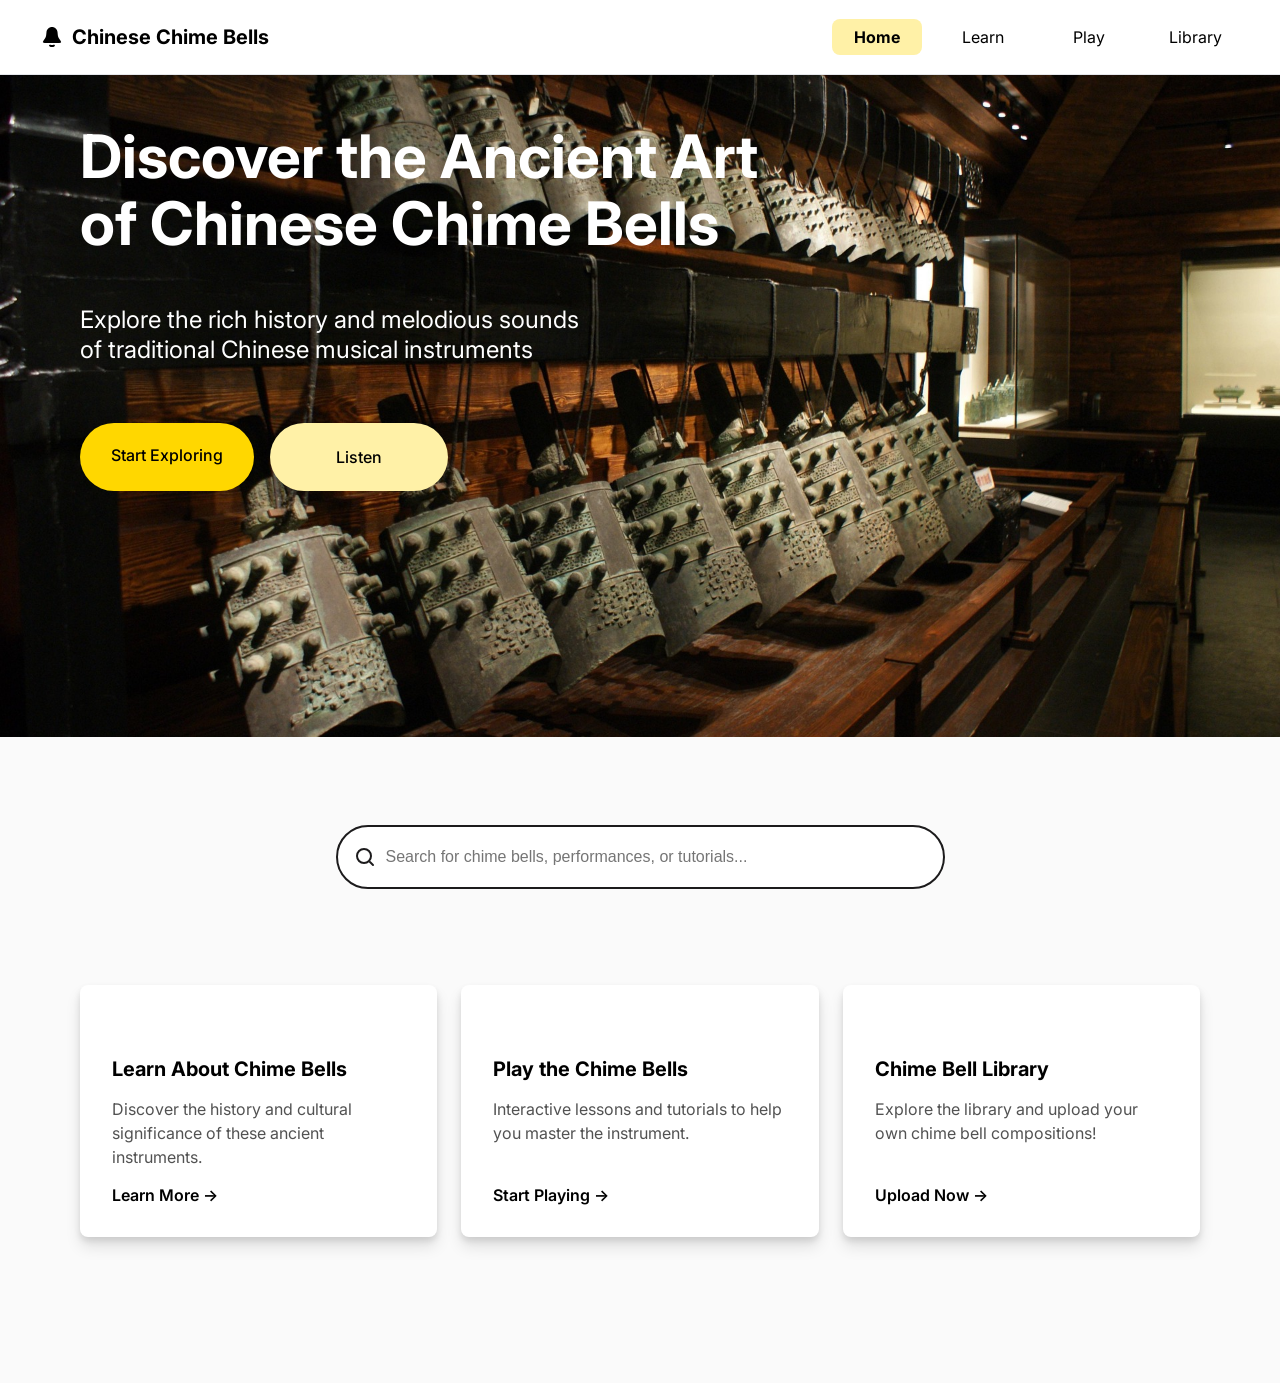
==== index.html @ 47a15cea "Mar 25 update" ====
<!doctype html>
<html lang="en">
  <head>
    <meta charset="UTF-8" />
    <meta name="viewport" content="width=device-width, initial-scale=1.0" />
  
    <!-- Page title -->
    <title>Chinese Chime Bells</title>
    <link rel="stylesheet" href="index.css" />
    <script src="index.js"></script>
    <!-- Typography -->
    <link
      href="https://fonts.googleapis.com/css2?family=Inter:wght@400;500;600;700&display=swap"
      rel="stylesheet"
    />
  </head>
  <body>
    <div class="wrapper">
      <!-- Top navigation bar -->
      <!-- Header section: logo and navigation -->
      <header>
        <div class="logo">
          <!-- Website SVG logo -->
          <svg xmlns="http://www.w3.org/2000/svg" width="24" height="24" viewBox="0 0 24 24" fill="none">
            <path d="M6.50248 6.97519C6.78492 4.15083 9.16156 2 12 2C14.8384 2 17.2151 4.15083 17.4975 6.97519L17.7841 9.84133C17.8016 10.0156 17.8103 10.1028 17.8207 10.1885C17.9649 11.3717 18.3717 12.5077 19.0113 13.5135C19.0576 13.5865 19.1062 13.6593 19.2034 13.8051L20.0645 15.0968C20.8508 16.2763 21.244 16.866 21.0715 17.3412C21.0388 17.4311 20.9935 17.5158 20.9368 17.5928C20.6371 18 19.9283 18 18.5108 18H5.48923C4.07168 18 3.36291 18 3.06318 17.5928C3.00651 17.5158 2.96117 17.4311 2.92854 17.3412C2.75601 16.866 3.14916 16.2763 3.93548 15.0968L4.79661 13.8051C4.89378 13.6593 4.94236 13.5865 4.98873 13.5135C5.62832 12.5077 6.03508 11.3717 6.17927 10.1885C6.18972 10.1028 6.19844 10.0156 6.21587 9.84133L6.50248 6.97519Z" fill="black"/>
            <path d="M10.0681 20.6294C10.1821 20.7357 10.4332 20.8297 10.7825 20.8967C11.1318 20.9637 11.5597 21 12 21C12.4403 21 12.8682 20.9637 13.2175 20.8967C13.5668 20.8297 13.8179 20.7357 13.9319 20.6294" stroke="black" stroke-width="2" stroke-linecap="round"/>
          </svg>
          <!-- Website title -->
          <h1>Chinese Chime Bells</h1>
        </div>
        
        <!-- Navigation menu -->
        <!-- Reference: https://www.w3schools.com/howto/howto_js_topnav_responsive.asp -->
        <nav class="topnav" id="myTopnav">
          <ul>
            <li><a href="index.html" class="active">Home</a></li>
            <li><a href="history.html">Learn</a></li>
            <li><a href="play.html">Play</a></li>
            <li><a href="library.html">Library</a></li>
          </ul>
          <!--Responsive Top Navigation/Hamburger Menu -->
          <button class="menu-toggle" id="menuToggle">
            <svg xmlns="http://www.w3.org/2000/svg" viewBox="0 0 24 24" stroke-width="2" stroke="currentColor" fill="none">
              <path stroke="none" d="M0 0h24v24H0z" fill="none"></path>
              <path d="M4 6l16 0"></path>
              <path d="M4 12l16 0"></path>
              <path d="M4 18l16 0"></path>
            </svg>
          </button>
        </nav>
      </header>

      <!-- Hero section, background image, title, and buttons -->
      <section class="hero">
        <div>
          <!-- Background image -->
          <img
            src="images/henan-provincial-museum-934004_1920.jpg"
            alt="Chinese Chime Bells Background"
            class="hero-bg"
          />
          <!-- Hero title -->
          <h2>
            Discover the Ancient Art<br />
            of Chinese Chime Bells
          </h2>
          <!-- Hero description -->
          <p>
            Explore the rich history and melodious sounds<br />
            of traditional Chinese musical instruments
          </p>
          <!-- Call-to-action buttons --> <!-- haven't finished -->
          <div class="buttons">
            <a href="#" class="btn primary">Start Exploring</a>
            <a href="#" class="btn secondary">Listen</a>
      </section>

      <!-- Search section & input field -->
      <section class="search">
        <form>
          <!-- Search icon -->
          <svg xmlns="http://www.w3.org/2000/svg" width="24" height="24" viewBox="0 0 24 24" fill="none">
            <circle cx="11" cy="11" r="7" stroke="#1C1B1C" stroke-width="2"/>
            <path d="M20 20L17 17" stroke="#1C1B1C" stroke-width="2" stroke-linecap="round"/>
          </svg>
          <!-- Search input field -->
          <input
            type="text"
            placeholder="Search for chime bells, performances, or tutorials..."
          />
        </form>
      </section>

      <!-- Main section with feature Feature Cards -->
      <main class="features">
        <!-- Feature Card 1: Learn -->
        <article>
          <span class="icon learn"></span>
          <h3>Learn About Chime Bells</h3>
          <p>
            <span>Discover the history and cultural
            significance of these ancient instruments.</span>
          </p>
          <a href="#">Learn More →</a>
        </article>

        <!-- Feature Card 2: Play -->
        <article>
          <span class="icon play"></span>
          <h3>Play the Chime Bells</h3>
          <p>
            <span>Interactive lessons and tutorials to help you
            master the instrument.</span>
          </p>
          <a href="#">Start Playing →</a>
        </article>

        <!-- Feature Card 3: Library -->
        <article>
          <span class="icon library"></span>
          <h3>Chime Bell Library</h3>
          <p>
            <span>Explore the library and upload your own
                  chime bell compositions!</span>
          </p>
          <a href="#">Upload Now →</a>
        </article>
      </main>
    </div>
    <script src="index.js"></script>
  </body>
</html>
---- index.css ----
/* Global styles - Applied to all pages */
* {
  margin: 0;
  padding: 0;
  box-sizing: border-box;
  scroll-behavior: smooth;
}

body {
  font-family:
    Inter,
    -apple-system,
    Roboto,
    Helvetica,
    sans-serif;
  background-color: #fafafa;
}

/* Main wrapper - Applied to all pages */
.wrapper {
  width: 100%;
  display: flex;
  flex-direction: column;
  min-height: 100vh;
  background-color: #fafafa;
  padding-bottom: 98px;
}

/* Header & Navigation - Applied to all pages */
header {
  height: 75px;
  display: flex;
  align-items: center;
  justify-content: space-between;
  padding: 0 40px;
  border-bottom: 1px solid #E5E7EB;
  background: #FFF;
}

.logo {
  display: flex;
  align-items: center;
  gap: 8px;
}

.logo h1 {
  color: #000;
  font-size: 20px;
  font-weight: 700;
}

/* Navigation styles */
nav.topnav {
  margin-left: auto;
  display: flex;
  align-items: center;
  position: relative;
}

nav.topnav ul {
  display: flex;
  gap: 16px;
  margin: 0;
  padding: 0;
  list-style: none;
}

nav.topnav ul li {
  width: 90px;
}

nav.topnav a {
  display: block;
  width: 100%;
  padding: 8px 0;
  text-align: center;
  border-radius: 8px;
  transition: all 0.3s ease;
  color: #000;
  text-decoration: none;
  white-space: nowrap;
}

nav.topnav a:hover {
  background-color: #ffd700;
}

nav.topnav a.active {
  background-color: #fff1a7;
  font-weight: 700;
}

/* Menu toggle styles */
.menu-toggle {
  display: none;
  background: none;
  border: none;
  cursor: pointer;
  padding: 10px;
}

.menu-toggle svg {
  width: 24px;
  height: 24px;
  stroke: #000000;
  stroke-width: 2;
}

/* ===== HOME PAGE STYLES ===== */
/* Hero section - Home page */
.hero {
  width: 100%;
  color: #fff;
  background-color: #f5f5f5;
  position: relative;
}

.hero > div {
  display: flex;
  flex-direction: column;
  position: relative;
  min-height: 654px;
  width: 100%;
  padding: 48px 80px 246px;
  align-items: flex-start;
}

.hero-bg {
  position: absolute;
  inset: 0;
  height: 100%;
  width: 100%;
  object-fit: cover;
  object-position: center;
}

.hero h2 {
  position: relative;
  font-size: 60px;
  font-weight: 700;
  line-height: 67px;
}

.hero p {
  position: relative;
  font-size: 24px;
  font-weight: 400;
  line-height: 30px;
  margin-top: 48px;
}

.buttons {
  position: relative;
  display: flex;
  margin-top: 58px;
  align-items: stretch;
  gap: 16px;
  font-size: 16px;
  font-weight: 500;
  text-align: center;
}

.btn {
  text-decoration: none;
  display: inline-block;
  border-radius: 50px;
  padding: 22px 31px;
}

.primary {
  background-color: #ffd700;
  color: #000;
}

.secondary {
  background-color: #fff1a7;
  color: #000;
  padding: 24px 66px;
}

.decoration {
  position: relative;
  align-self: center;
  display: flex;
  margin-top: 4px;
  margin-bottom: -49px;
  width: 175px;
  flex-shrink: 0;
  height: 28px;
}

/* Search section - Home page */
.search {
  display: flex;
  margin-top: 40px;
  width: 100%;
  padding: 48px 70px;
  flex-direction: column;
  align-items: center;
  font-size: 16px;
  color: #a1a0a0;
  justify-content: center;
}

.search form {
  border-radius: 50px;
  background-color: #fff;
  border: 2px solid #1c1b1c;
  display: flex;
  width: 609px;
  max-width: 100%;
  padding: 18px 15px;
  align-items: center;
  gap: 9px;
}

.search input {
  flex: 1;
  font-size: 16px;
  color: #a1a0a0;
  border: none;
  background-color: transparent;
  outline: none;
}

/* Features section - Home page */
.features {
  display: flex;
  width: 100%;
  padding: 48px 80px;
  flex-direction: row;
  justify-content: center;
  flex-wrap: wrap;
  gap: 24px;
}

.features article {
  border-radius: 8px;
  background-color: #fff;
  box-shadow: 0px 4px 6px rgba(0, 0, 0, 0.1), 0px 10px 15px rgba(0, 0, 0, 0.1);
  display: flex;
  flex: 1;
  min-width: 300px;
  padding: 32px;
  flex-direction: column;
  align-items: flex-start;
  gap: 16px;
}

.icon, .learn, .play, .library {
  width: 24px;
  height: 24px;
  background-position: center;
  background-repeat: no-repeat;
}

.features h3 {
  color: #000;
  font-size: 20px;
  font-weight: 700;
}

.features p {
  color: #525252;
  font-size: 16px;
  font-weight: 400;
  line-height: 24px;
  display: flex;
  flex-direction: column;
}

.features a {
  color: #000;
  font-size: 16px;
  font-weight: 600;
  text-decoration: none;
  margin-top: auto;
}

/* ===== HISTORY/LEARN PAGE STYLES ===== */
/* Content section - History/Learn page */
.content-section {
  display: flex;
  flex-direction: column;
  align-items: center;
  background-color: #fafafa;
  padding: 40px 207px;
  gap: 28px;
}

/* Card styles - History/Learn page */
.content-card {
  display: flex;
  flex-direction: column;
  width: 100%;
  max-width: 1027px;
  padding: 25px;
  gap: 16px;
  border-radius: 8px;
  border-width: 1px;
  border-color: #e5e5e5;
  background-color: #fff;
}

.card-title {
  color: #000;
  font-size: 20px;
  font-weight: 700;
}

.card-image {
  width: 100%;
  height: 192px;
  border-radius: 8px;
  object-fit: cover;
}

.card-description {
  color: #525252;
  font-size: 16px;
  font-weight: 400;
}

/* ===== PLAY PAGE STYLES ===== */
/* Main content - Play page */
.main-content {
  padding: 30px 100px;
}

/* Tab navigation - Play page */
.tab-navigation {
  display: flex;
  gap: 18px;
  margin-bottom: 31px;
}

.tab-button {
  box-sizing: border-box;
  display: flex;
  width: 170.141px;
  padding: 15px 56.141px 16px 56px;
  justify-content: center;
  align-items: center;
  border-radius: 50px;
  font-size: 16px;
  cursor: pointer;
  border: none;
  font-family: "Inter", sans-serif;
  background-color: #fff1a7;
  white-space: nowrap;
  overflow: hidden;
  text-overflow: ellipsis;
}

.tab-button.active {
  background-color: #ffd700;
}

/* Player section - Play page */
.player-section {
  border-radius: 12px;
  padding: 109px 242px;
  box-shadow:
    0 4px 6px rgba(0, 0, 0, 0.1),
    0 10px 15px rgba(0, 0, 0, 0.1);
  margin-bottom: 32px;
  background-color: #fff;
}

/* Bells container - Play page */
.bells-container {
  display: grid;
  grid-template-columns: repeat(5, 1fr);
  /* repeat()
  Reference: https://developer.mozilla.org/en-US/docs/Web/CSS/repeat */
  /* grid-template-column 
  Reference: https://developer.mozilla.org/en-US/docs/Web/CSS/grid-template-columns*/
  gap: 24px;
  justify-items: center;
}

.bell-wrapper {
  position: relative;
  width: 132px;
  height: 132px;
  display: flex;
  justify-content: center;
  align-items: center;
}

.bell-image {
  width: 100%;
  height: 100%;
  border-radius: 50%;
  object-fit: cover; /* reference: https://developer.mozilla.org/en-US/docs/Web/CSS/object-fit*/
  object-position: center -42px;
}

.bell-note {
  position: absolute;
  color: #ffd700;
  font-size: 20px;
  font-weight: 700;
}

/* Player controls - Play page */
.player-controls {
  display: flex;
  justify-content: space-between;
  align-items: center;
  margin-top: 135px;
}

.volume-button {
  width: 46px;
  height: 42px;
  border: 1px solid #e5e7eb;
  border-radius: 9999px;
  display: flex;
  justify-content: center;
  align-items: center;
  cursor: pointer;
  background-color: transparent;
}

.action-buttons {
  display: flex;
  gap: 24px;
}

.action-button {
  padding: 11px 24px;
  border: 1px solid #e5e7eb;
  border-radius: 50px;
  font-size: 16px;
  cursor: pointer;
  background-color: transparent;
  font-family: "Inter", sans-serif;
}

/* Tutorial section - Play page */
.tutorial-section {
  border-radius: 12px;
  padding: 52px 57px;
  box-shadow:
    0 4px 6px rgba(0, 0, 0, 0.1),
    0 10px 15px rgba(0, 0, 0, 0.1);
  background-color: #fff;
}

.tutorial-title {
  font-size: 18px;
  font-weight: 700;
  color: #000;
  margin-bottom: 48px;
}

.tutorial-content {
  color: #525252;
  font-size: 16px;
  line-height: 1.6;
}

.tutorial-content p {
  margin-bottom: 24px;
}

.tutorial-content p:last-child {
  margin-bottom: 0;
}

/* ===== LIBRARY PAGE STYLES ===== */
/* Base styles for library page containers */
.search-container,
.music-grid {
  width: 100%;
  max-width: 1200px;
  margin: 0 auto;
  padding: 20px;
  box-sizing: border-box;
}

/* Music grid layout */
.music-grid {
  display: grid;
  grid-template-columns: repeat(2, 1fr);
  gap: 32px;
}

/* Search section - Library page */
.search-container {
  display: flex;
  align-items: center;
  gap: 20px;
  background-color: #fff;
  border-radius: 50px;
  box-shadow: 0px 1px 2px 0px rgba(0, 0, 0, 0.05);
  min-width: 0;
  flex-wrap: nowrap;
  width: 100%;
  box-sizing: border-box;
}

.search-input-wrapper {
  flex: 1 1 auto;
  display: flex;
  align-items: center;
  gap: 16px;
  padding: 10px 16px;
  background-color: #fff;
  border-radius: 50px;
  min-width: 0;
}

.search-input-wrapper input {
  flex: 1;
  border: none;
  outline: none;
  font-size: 16px;
  color: #525252;
  background: transparent;
}

/* Search buttons styles */
.search-button,
.upload-button {
  padding: 11px 24px;
  font-size: 16px;
  border-radius: 50px;
  cursor: pointer;
  white-space: nowrap;
}

.search-button {
  background-color: #171717;
  color: #fff;
  border: none;
}

.upload-button {
  border: 1px solid #d4d4d4;
  color: #000;
  background-color: transparent;
}

/* Music card styles */
.music-card {
  display: flex;
  flex-direction: column;
}

.music-image {
  width: 100%;
  height: 315px;
  border-radius: 8px;
  object-fit: cover;
}

.music-title {
  margin-top: 18px;
  font-size: 16px;
  font-weight: 700;
  color: #000;
}

.music-duration {
  margin-top: 11px;
  font-size: 14px;
  color: #525252;
}

/* Player controls in music card - Library page */
.music-card .player-controls {
  display: flex;
  align-items: center;
  gap: 8px;
  margin-top: 10px;
}

.play-button {
  display: inline-flex;
  height: 28px;
  padding: 4px 7px 4px 9px;
  justify-content: center;
  align-items: center;
  border-radius: 9999px;
  background: #E5E5E5;
  border: none;
}

.play-button svg {
  width: 12px;
  height: 16px;
}

.play-button svg path:first-child {
  fill: rgba(0, 0, 0, 0.00);
}

/* Progress bar styles */
.progress-bar {
  flex: 1;
  height: 8px;
  background-color: #e5e5e5;
  border-radius: 9999px;
  position: relative;
}

.progress-fill {
  width: 148px;
  height: 100%;
  background-color: #404040;
  border-radius: 9999px;
}

.time-display {
  font-size: 14px;
  color: #525252;
}

/* ===== RESPONSIVE STYLES ===== */

/* ===== SHARED/GLOBAL STYLES (All Pages) ===== */
@media screen and (max-width: 850px) {
  /* Header - All pages */
  header {
    padding: 0 20px;
  }

  /* Navigation menu - All pages */
  .menu-toggle {
    display: block;
    margin-left: auto;
    z-index: 101;
  }

  /* Mobile navigation dropdown - All pages */
  nav.topnav ul {
    display: none;
    position: absolute;
    width: 108px;
    right: 0;
    top: 100%;
    padding: 8px;
    margin: 0;
    background: white;
    border-radius: 12px;
    box-shadow: 0 2px 8px rgba(0,0,0,0.08);
    z-index: 100;
  }

  /* Mobile navigation when active - All pages */
  nav.topnav.responsive ul {
    display: flex;
    flex-direction: column;
    gap: 2px;
  }

  nav.topnav.responsive a {
    text-align: left;
    padding: 10px 14px;
  }
}

/* ===== HOME PAGE STYLES ===== */
@media screen and (max-width: 850px) {
  /* Content section spacing */
  .search,
  .content-section,
  .main-content,
  .features {
    padding: 40px 20px;
  }

  /* Features layout - Home page */
  .features {
    flex-direction: column;
  }
}

/* ===== LIBRARY PAGE STYLES ===== */
/* Desktop view */
@media screen and (min-width: 851px) {
  .search-container,
  .music-grid {
    max-width: 1200px;
  }
}

/* Mobile view */
@media screen and (max-width: 850px) {
  .search-container,
  .music-grid {
    max-width: 100%;  
  }

  .music-grid {
    grid-template-columns: 1fr;
  }
}

/* ===== PLAY PAGE STYLES ===== */
@media screen and (max-width: 850px) {
  /* Bells grid layout */
  .bells-container {
    grid-template-columns: repeat(3, 1fr);
  }
}

/* ===== SMALL MOBILE SCREENS (All Pages) ===== */
@media (max-width: 640px) {
  /* Content sections spacing */
  .content-section,
  .main-content,
  .player-section,
  .tutorial-section,
  .features {
    padding: 20px;
  }

  /* Play page bells grid for small screens */
  .bells-container {
    grid-template-columns: repeat(2, 1fr);
  }
}
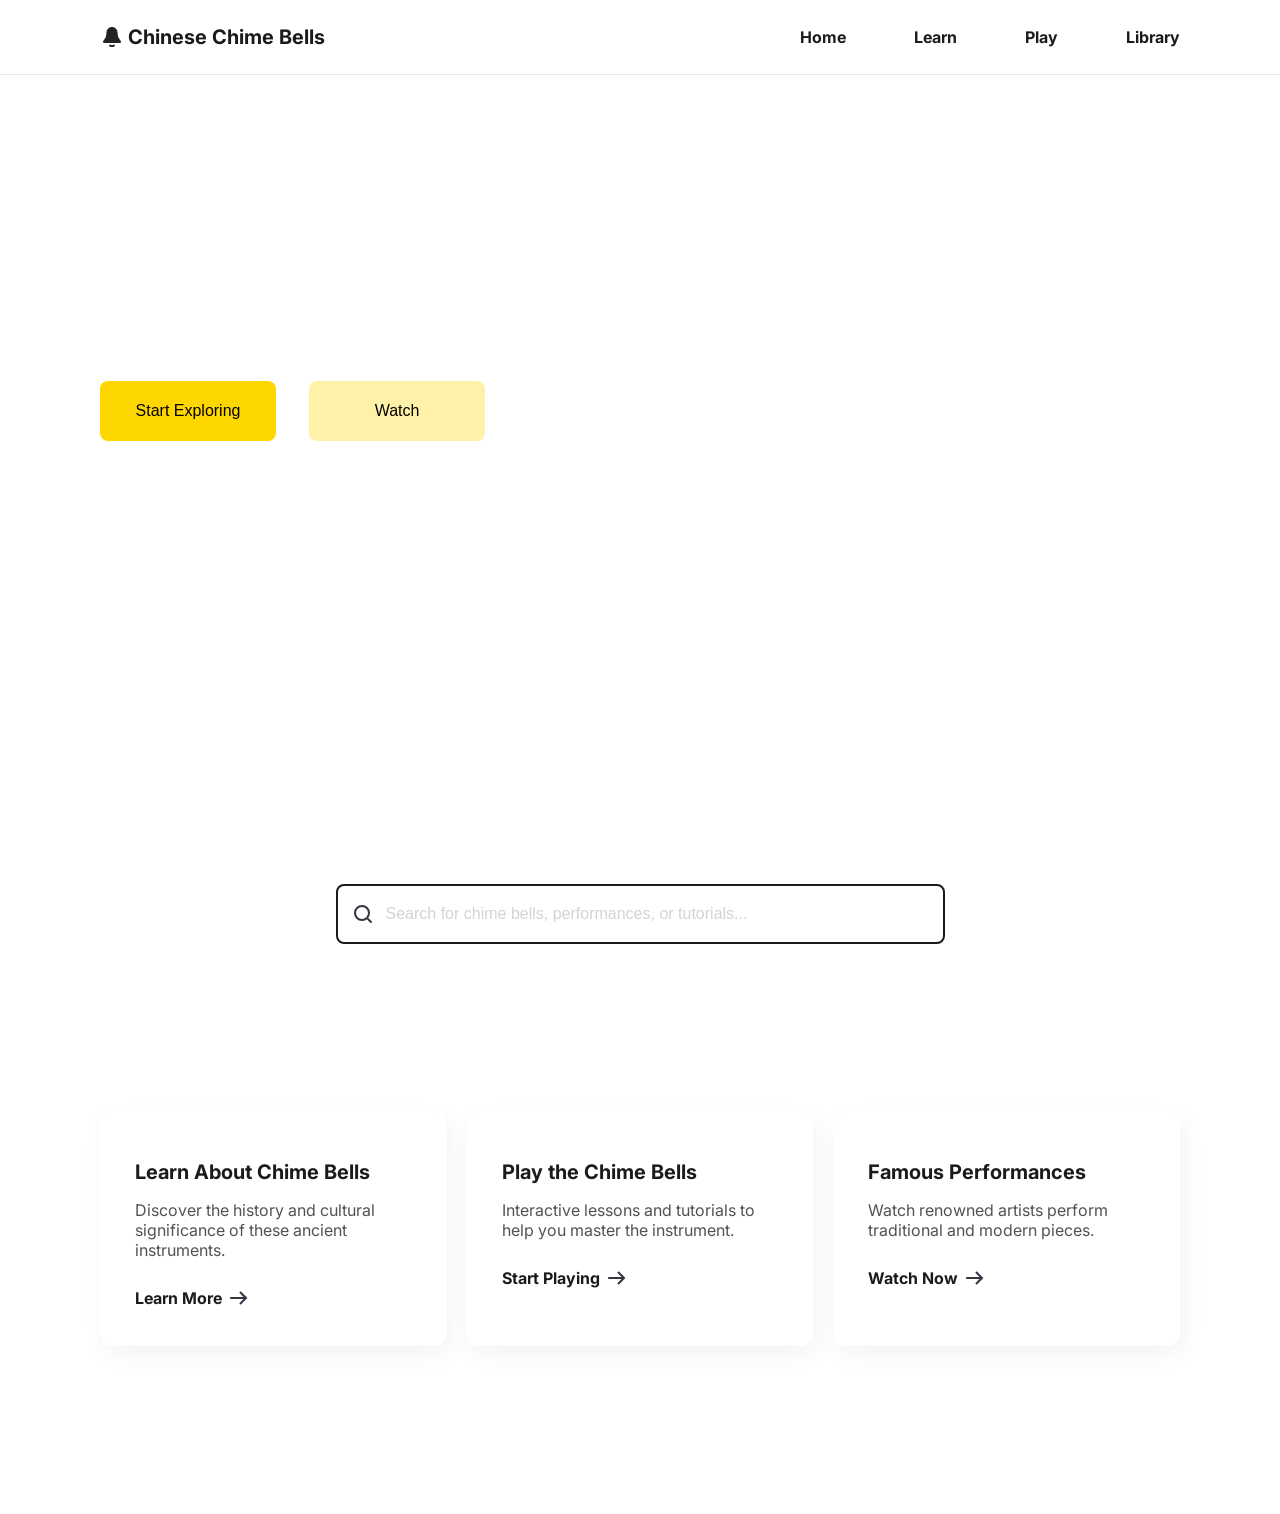
==== commit 7aab09b4: "Change" ====
--- a/index.html
+++ b/index.html
@@ -1,132 +1,91 @@
-<!doctype html>
+<!DOCTYPE html>
 <html lang="en">
-  <head>
-    <meta charset="UTF-8" />
-    <meta name="viewport" content="width=device-width, initial-scale=1.0" />
-  
-    <!-- Page title -->
-    <title>Chinese Chime Bells</title>
-    <link rel="stylesheet" href="index.css" />
-    <script src="index.js"></script>
-    <!-- Typography -->
-    <link
-      href="https://fonts.googleapis.com/css2?family=Inter:wght@400;500;600;700&display=swap"
-      rel="stylesheet"
-    />
-  </head>
-  <body>
-    <div class="wrapper">
-      <!-- Top navigation bar -->
-      <!-- Header section: logo and navigation -->
-      <header>
-        <div class="logo">
-          <!-- Website SVG logo -->
-          <svg xmlns="http://www.w3.org/2000/svg" width="24" height="24" viewBox="0 0 24 24" fill="none">
-            <path d="M6.50248 6.97519C6.78492 4.15083 9.16156 2 12 2C14.8384 2 17.2151 4.15083 17.4975 6.97519L17.7841 9.84133C17.8016 10.0156 17.8103 10.1028 17.8207 10.1885C17.9649 11.3717 18.3717 12.5077 19.0113 13.5135C19.0576 13.5865 19.1062 13.6593 19.2034 13.8051L20.0645 15.0968C20.8508 16.2763 21.244 16.866 21.0715 17.3412C21.0388 17.4311 20.9935 17.5158 20.9368 17.5928C20.6371 18 19.9283 18 18.5108 18H5.48923C4.07168 18 3.36291 18 3.06318 17.5928C3.00651 17.5158 2.96117 17.4311 2.92854 17.3412C2.75601 16.866 3.14916 16.2763 3.93548 15.0968L4.79661 13.8051C4.89378 13.6593 4.94236 13.5865 4.98873 13.5135C5.62832 12.5077 6.03508 11.3717 6.17927 10.1885C6.18972 10.1028 6.19844 10.0156 6.21587 9.84133L6.50248 6.97519Z" fill="black"/>
-            <path d="M10.0681 20.6294C10.1821 20.7357 10.4332 20.8297 10.7825 20.8967C11.1318 20.9637 11.5597 21 12 21C12.4403 21 12.8682 20.9637 13.2175 20.8967C13.5668 20.8297 13.8179 20.7357 13.9319 20.6294" stroke="black" stroke-width="2" stroke-linecap="round"/>
-          </svg>
-          <!-- Website title -->
-          <h1>Chinese Chime Bells</h1>
+<head>
+  <meta charset="UTF-8">
+  <meta name="viewport" content="width=device-width, initial-scale=1.0">
+  <title>Chinese Chime Bells</title>
+  <link rel="stylesheet" href="index.css">
+  <link href="https://fonts.googleapis.com/css2?family=Inter:wght@400;500;700&display=swap" rel="stylesheet">
+</head>
+<body>
+  <div class="app">
+    <header class="header">
+      <div class="logo-container">
+        <svg class="logo" width="24" height="24" viewBox="0 0 24 24" fill="none" xmlns="http://www.w3.org/2000/svg">
+          <path d="M6.50248 6.97519C6.78492 4.15083 9.16156 2 12 2C14.8384 2 17.2151 4.15083 17.4975 6.97519L17.7841 9.84133C17.8016 10.0156 17.8103 10.1028 17.8207 10.1885C17.9649 11.3717 18.3717 12.5077 19.0113 13.5135C19.0576 13.5865 19.1062 13.6593 19.2034 13.8051L20.0645 15.0968C20.8508 16.2763 21.244 16.866 21.0715 17.3412C21.0388 17.4311 20.9935 17.5158 20.9368 17.5928C20.6371 18 19.9283 18 18.5108 18H5.48923C4.07168 18 3.36291 18 3.06318 17.5928C3.00651 17.5158 2.96117 17.4311 2.92854 17.3412C2.75601 16.866 3.14916 16.2763 3.93548 15.0968L4.79661 13.8051C4.89378 13.6593 4.94236 13.5865 4.98873 13.5135C5.62832 12.5077 6.03508 11.3717 6.17927 10.1885C6.18972 10.1028 6.19844 10.0156 6.21587 9.84133L6.50248 6.97519Z" fill="#222222"></path>
+          <path d="M10.0681 20.6294C10.1821 20.7357 10.4332 20.8297 10.7825 20.8967C11.1318 20.9637 11.5597 21 12 21C12.4403 21 12.8682 20.9637 13.2175 20.8967C13.5668 20.8297 13.8179 20.7357 13.9319 20.6294" stroke="#222222" stroke-width="2" stroke-linecap="round"></path>
+        </svg>
+      </div>
+      <h1 class="logo-text">Chinese Chime Bells</h1>
+      <nav class="nav-links">
+        <a href="#" class="nav-item">Home</a>
+        <a href="#" class="nav-item">Learn</a>
+        <a href="#" class="nav-item">Play</a>
+        <a href="#" class="nav-item">Library</a>
+      </nav>
+    </header>
+
+    <section class="hero-section">
+      <div class="hero-content">
+        <h2 class="hero-title">Discover the Ancient Art of Chinese Chime Bells</h2>
+        <p class="hero-subtitle">Explore the rich history and melodious sounds of traditional Chinese musical instruments</p>
+        <div class="hero-buttons">
+          <button class="start-button">Start Exploring</button>
+          <button class="watch-button">Watch</button>
         </div>
-        
-        <!-- Navigation menu -->
-        <!-- Reference: https://www.w3schools.com/howto/howto_js_topnav_responsive.asp -->
-        <nav class="topnav" id="myTopnav">
-          <ul>
-            <li><a href="index.html" class="active">Home</a></li>
-            <li><a href="history.html">Learn</a></li>
-            <li><a href="play.html">Play</a></li>
-            <li><a href="library.html">Library</a></li>
-          </ul>
-          <!--Responsive Top Navigation/Hamburger Menu -->
-          <button class="menu-toggle" id="menuToggle">
-            <svg xmlns="http://www.w3.org/2000/svg" viewBox="0 0 24 24" stroke-width="2" stroke="currentColor" fill="none">
-              <path stroke="none" d="M0 0h24v24H0z" fill="none"></path>
-              <path d="M4 6l16 0"></path>
-              <path d="M4 12l16 0"></path>
-              <path d="M4 18l16 0"></path>
+      </div>
+    </section>
+
+    <section class="search-section">
+      <div class="search-container">
+        <svg class="search-icon" width="24" height="24" viewBox="0 0 24 24" fill="none" xmlns="http://www.w3.org/2000/svg">
+          <circle cx="11" cy="11" r="7" stroke="#33363F" stroke-width="2"></circle>
+          <path d="M20 20L17 17" stroke="#33363F" stroke-width="2" stroke-linecap="round"></path>
+        </svg>
+        <input type="text" placeholder="Search for chime bells, performances, or tutorials..." class="search-input">
+      </div>
+    </section>
+
+    <section class="features-section">
+      <article class="feature-card">
+        <div class="feature-content">
+          <h3 class="feature-title">Learn About Chime Bells</h3>
+          <p class="feature-description">Discover the history and cultural significance of these ancient instruments.</p>
+          <a href="#" class="feature-link">
+            <span>Learn More</span>
+            <svg class="arrow-icon" width="24" height="24" viewBox="0 0 24 24" fill="none" xmlns="http://www.w3.org/2000/svg">
+              <path d="M20 12L20.7071 11.2929L21.4142 12L20.7071 12.7071L20 12ZM5 13C4.44771 13 4 12.5523 4 12C4 11.4477 4.44771 11 5 11V13ZM14.7071 5.29289L20.7071 11.2929L19.2929 12.7071L13.2929 6.70711L14.7071 5.29289ZM20.7071 12.7071L14.7071 18.7071L13.2929 17.2929L19.2929 11.2929L20.7071 12.7071ZM20 13H5V11H20V13Z" fill="#33363F"></path>
             </svg>
-          </button>
-        </nav>
-      </header>
+          </a>
+        </div>
+      </article>
 
-      <!-- Hero section, background image, title, and buttons -->
-      <section class="hero">
-        <div>
-          <!-- Background image -->
-          <img
-            src="images/henan-provincial-museum-934004_1920.jpg"
-            alt="Chinese Chime Bells Background"
-            class="hero-bg"
-          />
-          <!-- Hero title -->
-          <h2>
-            Discover the Ancient Art<br />
-            of Chinese Chime Bells
-          </h2>
-          <!-- Hero description -->
-          <p>
-            Explore the rich history and melodious sounds<br />
-            of traditional Chinese musical instruments
-          </p>
-          <!-- Call-to-action buttons --> <!-- haven't finished -->
-          <div class="buttons">
-            <a href="#" class="btn primary">Start Exploring</a>
-            <a href="#" class="btn secondary">Listen</a>
-      </section>
+      <article class="feature-card">
+        <div class="feature-content">
+          <h3 class="feature-title">Play the Chime Bells</h3>
+          <p class="feature-description">Interactive lessons and tutorials to help you master the instrument.</p>
+          <a href="#" class="feature-link">
+            <span>Start Playing</span>
+            <svg class="arrow-icon" width="24" height="24" viewBox="0 0 24 24" fill="none" xmlns="http://www.w3.org/2000/svg">
+              <path d="M20 12L20.7071 11.2929L21.4142 12L20.7071 12.7071L20 12ZM5 13C4.44771 13 4 12.5523 4 12C4 11.4477 4.44771 11 5 11V13ZM14.7071 5.29289L20.7071 11.2929L19.2929 12.7071L13.2929 6.70711L14.7071 5.29289ZM20.7071 12.7071L14.7071 18.7071L13.2929 17.2929L19.2929 11.2929L20.7071 12.7071ZM20 13H5V11H20V13Z" fill="#33363F"></path>
+            </svg>
+          </a>
+        </div>
+      </article>
 
-      <!-- Search section & input field -->
-      <section class="search">
-        <form>
-          <!-- Search icon -->
-          <svg xmlns="http://www.w3.org/2000/svg" width="24" height="24" viewBox="0 0 24 24" fill="none">
-            <circle cx="11" cy="11" r="7" stroke="#1C1B1C" stroke-width="2"/>
-            <path d="M20 20L17 17" stroke="#1C1B1C" stroke-width="2" stroke-linecap="round"/>
-          </svg>
-          <!-- Search input field -->
-          <input
-            type="text"
-            placeholder="Search for chime bells, performances, or tutorials..."
-          />
-        </form>
-      </section>
-
-      <!-- Main section with feature Feature Cards -->
-      <main class="features">
-        <!-- Feature Card 1: Learn -->
-        <article>
-          <span class="icon learn"></span>
-          <h3>Learn About Chime Bells</h3>
-          <p>
-            <span>Discover the history and cultural
-            significance of these ancient instruments.</span>
-          </p>
-          <a href="#">Learn More →</a>
-        </article>
-
-        <!-- Feature Card 2: Play -->
-        <article>
-          <span class="icon play"></span>
-          <h3>Play the Chime Bells</h3>
-          <p>
-            <span>Interactive lessons and tutorials to help you
-            master the instrument.</span>
-          </p>
-          <a href="#">Start Playing →</a>
-        </article>
-
-        <!-- Feature Card 3: Library -->
-        <article>
-          <span class="icon library"></span>
-          <h3>Chime Bell Library</h3>
-          <p>
-            <span>Explore the library and upload your own
-                  chime bell compositions!</span>
-          </p>
-          <a href="#">Upload Now →</a>
-        </article>
-      </main>
-    </div>
-    <script src="index.js"></script>
-  </body>
+      <article class="feature-card">
+        <div class="feature-content">
+          <h3 class="feature-title">Famous Performances</h3>
+          <p class="feature-description">Watch renowned artists perform traditional and modern pieces.</p>
+          <a href="#" class="feature-link">
+            <span>Watch Now</span>
+            <svg class="arrow-icon" width="24" height="24" viewBox="0 0 24 24" fill="none" xmlns="http://www.w3.org/2000/svg">
+              <path d="M20 12L20.7071 11.2929L21.4142 12L20.7071 12.7071L20 12ZM5 13C4.44771 13 4 12.5523 4 12C4 11.4477 4.44771 11 5 11V13ZM14.7071 5.29289L20.7071 11.2929L19.2929 12.7071L13.2929 6.70711L14.7071 5.29289ZM20.7071 12.7071L14.7071 18.7071L13.2929 17.2929L19.2929 11.2929L20.7071 12.7071ZM20 13H5V11H20V13Z" fill="#33363F"></path>
+            </svg>
+          </a>
+        </div>
+      </article>
+    </section>
+  </div>
+</body>
 </html>
--- a/index.css
+++ b/index.css
@@ -1,729 +1,239 @@
-/* Global styles - Applied to all pages */
+/* Base styles */
 * {
   margin: 0;
   padding: 0;
   box-sizing: border-box;
-  scroll-behavior: smooth;
-}
-
-body {
-  font-family:
-    Inter,
-    -apple-system,
-    Roboto,
-    Helvetica,
-    sans-serif;
-  background-color: #fafafa;
-}
-
-/* Main wrapper - Applied to all pages */
-.wrapper {
-  width: 100%;
-  display: flex;
-  flex-direction: column;
-  min-height: 100vh;
-  background-color: #fafafa;
-  padding-bottom: 98px;
-}
-
-/* Header & Navigation - Applied to all pages */
-header {
+}
+
+.app {
+  font-family: "Inter", sans-serif;
+}
+
+/* Header styles */
+.header {
+  display: flex;
+  align-items: center;
+  padding: 0 100px;
   height: 75px;
-  display: flex;
-  align-items: center;
-  justify-content: space-between;
-  padding: 0 40px;
-  border-bottom: 1px solid #E5E7EB;
-  background: #FFF;
+  border-bottom: 1px solid #e5e7eb;
+  background-color: #fff;
+}
+
+.logo-container {
+  display: flex;
+  align-items: center;
 }
 
 .logo {
-  display: flex;
-  align-items: center;
-  gap: 8px;
-}
-
-.logo h1 {
-  color: #000;
-  font-size: 20px;
-  font-weight: 700;
-}
-
-/* Navigation styles */
-nav.topnav {
-  margin-left: auto;
-  display: flex;
-  align-items: center;
-  position: relative;
-}
-
-nav.topnav ul {
-  display: flex;
-  gap: 16px;
-  margin: 0;
-  padding: 0;
-  list-style: none;
-}
-
-nav.topnav ul li {
-  width: 90px;
-}
-
-nav.topnav a {
-  display: block;
-  width: 100%;
-  padding: 8px 0;
-  text-align: center;
-  border-radius: 8px;
-  transition: all 0.3s ease;
-  color: #000;
-  text-decoration: none;
-  white-space: nowrap;
-}
-
-nav.topnav a:hover {
-  background-color: #ffd700;
-}
-
-nav.topnav a.active {
-  background-color: #fff1a7;
-  font-weight: 700;
-}
-
-/* Menu toggle styles */
-.menu-toggle {
-  display: none;
-  background: none;
-  border: none;
-  cursor: pointer;
-  padding: 10px;
-}
-
-.menu-toggle svg {
   width: 24px;
   height: 24px;
-  stroke: #000000;
-  stroke-width: 2;
-}
-
-/* ===== HOME PAGE STYLES ===== */
-/* Hero section - Home page */
-.hero {
+}
+
+.logo-text {
+  font-size: 20px;
+  font-weight: 700;
+  color: #1c1b1c;
+  margin-left: 4px;
+}
+
+.nav-links {
+  display: flex;
+  margin-left: auto;
+  gap: 68px;
+}
+
+.nav-item {
+  font-size: 16px;
+  font-weight: 700;
+  color: #1c1b1c;
+  cursor: pointer;
+  text-decoration: none;
+}
+
+/* Hero section styles */
+.hero-section {
+  height: 654px;
+  background: url("https://cdn.builder.io/api/v1/image/assets/TEMP/1ca8d105334ea5bad2618171f1ff3c920715e789?placeholderIfAbsent=true")
+    center/cover;
+  padding: 48px 100px;
+}
+
+.hero-content {
+  max-width: 782px;
+}
+
+.hero-title {
+  font-size: 60px;
+  font-weight: 700;
+  color: #fff;
+  line-height: 67px;
+  margin-bottom: 18px;
+}
+
+.hero-subtitle {
+  font-size: 24px;
+  color: #fff;
+  line-height: 30px;
+  margin-bottom: 46px;
+  max-width: 526px;
+}
+
+.hero-buttons {
+  display: flex;
+  gap: 33px;
+}
+
+.start-button,
+.watch-button {
+  height: 60px;
+  border-radius: 8px;
+  font-size: 16px;
+  font-weight: 500;
+  cursor: pointer;
+  width: 176px;
+  border: none;
+  display: flex;
+  align-items: center;
+  justify-content: center;
+}
+
+.start-button {
+  color: #000;
+  background-color: #ffd700;
+}
+
+.watch-button {
+  color: #000;
+  background-color: #fff1a7;
+}
+
+/* Search section styles */
+.search-section {
+  display: flex;
+  justify-content: center;
+  margin-top: 155px;
+}
+
+.search-container {
+  position: relative;
+  width: 609px;
+}
+
+.search-icon {
+  position: absolute;
+  left: 15px;
+  top: 50%;
+  transform: translateY(-50%);
+}
+
+.search-input {
   width: 100%;
-  color: #fff;
-  background-color: #f5f5f5;
-  position: relative;
-}
-
-.hero > div {
-  display: flex;
-  flex-direction: column;
-  position: relative;
-  min-height: 654px;
-  width: 100%;
-  padding: 48px 80px 246px;
-  align-items: flex-start;
-}
-
-.hero-bg {
-  position: absolute;
-  inset: 0;
-  height: 100%;
-  width: 100%;
-  object-fit: cover;
-  object-position: center;
-}
-
-.hero h2 {
-  position: relative;
-  font-size: 60px;
-  font-weight: 700;
-  line-height: 67px;
-}
-
-.hero p {
-  position: relative;
-  font-size: 24px;
-  font-weight: 400;
-  line-height: 30px;
-  margin-top: 48px;
-}
-
-.buttons {
-  position: relative;
-  display: flex;
-  margin-top: 58px;
-  align-items: stretch;
-  gap: 16px;
-  font-size: 16px;
-  font-weight: 500;
-  text-align: center;
-}
-
-.btn {
+  height: 60px;
+  border: 2px solid #1c1b1c;
+  border-radius: 8px;
+  padding: 0 48px;
+  font-size: 16px;
+  color: #1c1b1c;
+}
+
+.search-input::placeholder {
+  color: #d3d3d3;
+}
+
+/* Features section styles */
+.features-section {
+  display: flex;
+  gap: 20px;
+  padding: 168px 100px;
+}
+
+.feature-card {
+  width: 400px;
+  height: 234px;
+  border-radius: 12px;
+  box-shadow: 4px 8px 23.4px rgba(28, 27, 28, 0.05);
+  padding: 48px 35px;
+  background-color: #fff;
+}
+
+.feature-title {
+  font-size: 20px;
+  font-weight: 700;
+  color: #1c1b1c;
+  margin-bottom: 16px;
+}
+
+.feature-description {
+  font-size: 16px;
+  color: #525252;
+  margin-bottom: 26px;
+}
+
+.feature-link {
+  display: flex;
+  align-items: center;
+  gap: 4px;
+  font-size: 16px;
+  font-weight: 700;
+  color: #1c1b1c;
+  cursor: pointer;
   text-decoration: none;
-  display: inline-block;
-  border-radius: 50px;
-  padding: 22px 31px;
-}
-
-.primary {
-  background-color: #ffd700;
-  color: #000;
-}
-
-.secondary {
-  background-color: #fff1a7;
-  color: #000;
-  padding: 24px 66px;
-}
-
-.decoration {
-  position: relative;
-  align-self: center;
-  display: flex;
-  margin-top: 4px;
-  margin-bottom: -49px;
-  width: 175px;
-  flex-shrink: 0;
-  height: 28px;
-}
-
-/* Search section - Home page */
-.search {
-  display: flex;
-  margin-top: 40px;
-  width: 100%;
-  padding: 48px 70px;
-  flex-direction: column;
-  align-items: center;
-  font-size: 16px;
-  color: #a1a0a0;
-  justify-content: center;
-}
-
-.search form {
-  border-radius: 50px;
-  background-color: #fff;
-  border: 2px solid #1c1b1c;
-  display: flex;
-  width: 609px;
-  max-width: 100%;
-  padding: 18px 15px;
-  align-items: center;
-  gap: 9px;
-}
-
-.search input {
-  flex: 1;
-  font-size: 16px;
-  color: #a1a0a0;
-  border: none;
-  background-color: transparent;
-  outline: none;
-}
-
-/* Features section - Home page */
-.features {
-  display: flex;
-  width: 100%;
-  padding: 48px 80px;
-  flex-direction: row;
-  justify-content: center;
-  flex-wrap: wrap;
-  gap: 24px;
-}
-
-.features article {
-  border-radius: 8px;
-  background-color: #fff;
-  box-shadow: 0px 4px 6px rgba(0, 0, 0, 0.1), 0px 10px 15px rgba(0, 0, 0, 0.1);
-  display: flex;
-  flex: 1;
-  min-width: 300px;
-  padding: 32px;
-  flex-direction: column;
-  align-items: flex-start;
-  gap: 16px;
-}
-
-.icon, .learn, .play, .library {
+}
+
+.arrow-icon {
   width: 24px;
   height: 24px;
-  background-position: center;
-  background-repeat: no-repeat;
-}
-
-.features h3 {
-  color: #000;
-  font-size: 20px;
-  font-weight: 700;
-}
-
-.features p {
-  color: #525252;
-  font-size: 16px;
-  font-weight: 400;
-  line-height: 24px;
-  display: flex;
-  flex-direction: column;
-}
-
-.features a {
-  color: #000;
-  font-size: 16px;
-  font-weight: 600;
-  text-decoration: none;
-  margin-top: auto;
-}
-
-/* ===== HISTORY/LEARN PAGE STYLES ===== */
-/* Content section - History/Learn page */
-.content-section {
-  display: flex;
-  flex-direction: column;
-  align-items: center;
-  background-color: #fafafa;
-  padding: 40px 207px;
-  gap: 28px;
-}
-
-/* Card styles - History/Learn page */
-.content-card {
-  display: flex;
-  flex-direction: column;
-  width: 100%;
-  max-width: 1027px;
-  padding: 25px;
-  gap: 16px;
-  border-radius: 8px;
-  border-width: 1px;
-  border-color: #e5e5e5;
-  background-color: #fff;
-}
-
-.card-title {
-  color: #000;
-  font-size: 20px;
-  font-weight: 700;
-}
-
-.card-image {
-  width: 100%;
-  height: 192px;
-  border-radius: 8px;
-  object-fit: cover;
-}
-
-.card-description {
-  color: #525252;
-  font-size: 16px;
-  font-weight: 400;
-}
-
-/* ===== PLAY PAGE STYLES ===== */
-/* Main content - Play page */
-.main-content {
-  padding: 30px 100px;
-}
-
-/* Tab navigation - Play page */
-.tab-navigation {
-  display: flex;
-  gap: 18px;
-  margin-bottom: 31px;
-}
-
-.tab-button {
-  box-sizing: border-box;
-  display: flex;
-  width: 170.141px;
-  padding: 15px 56.141px 16px 56px;
-  justify-content: center;
-  align-items: center;
-  border-radius: 50px;
-  font-size: 16px;
-  cursor: pointer;
-  border: none;
-  font-family: "Inter", sans-serif;
-  background-color: #fff1a7;
-  white-space: nowrap;
-  overflow: hidden;
-  text-overflow: ellipsis;
-}
-
-.tab-button.active {
-  background-color: #ffd700;
-}
-
-/* Player section - Play page */
-.player-section {
-  border-radius: 12px;
-  padding: 109px 242px;
-  box-shadow:
-    0 4px 6px rgba(0, 0, 0, 0.1),
-    0 10px 15px rgba(0, 0, 0, 0.1);
-  margin-bottom: 32px;
-  background-color: #fff;
-}
-
-/* Bells container - Play page */
-.bells-container {
-  display: grid;
-  grid-template-columns: repeat(5, 1fr);
-  /* repeat()
-  Reference: https://developer.mozilla.org/en-US/docs/Web/CSS/repeat */
-  /* grid-template-column 
-  Reference: https://developer.mozilla.org/en-US/docs/Web/CSS/grid-template-columns*/
-  gap: 24px;
-  justify-items: center;
-}
-
-.bell-wrapper {
-  position: relative;
-  width: 132px;
-  height: 132px;
-  display: flex;
-  justify-content: center;
-  align-items: center;
-}
-
-.bell-image {
-  width: 100%;
-  height: 100%;
-  border-radius: 50%;
-  object-fit: cover; /* reference: https://developer.mozilla.org/en-US/docs/Web/CSS/object-fit*/
-  object-position: center -42px;
-}
-
-.bell-note {
-  position: absolute;
-  color: #ffd700;
-  font-size: 20px;
-  font-weight: 700;
-}
-
-/* Player controls - Play page */
-.player-controls {
-  display: flex;
-  justify-content: space-between;
-  align-items: center;
-  margin-top: 135px;
-}
-
-.volume-button {
-  width: 46px;
-  height: 42px;
-  border: 1px solid #e5e7eb;
-  border-radius: 9999px;
-  display: flex;
-  justify-content: center;
-  align-items: center;
-  cursor: pointer;
-  background-color: transparent;
-}
-
-.action-buttons {
-  display: flex;
-  gap: 24px;
-}
-
-.action-button {
-  padding: 11px 24px;
-  border: 1px solid #e5e7eb;
-  border-radius: 50px;
-  font-size: 16px;
-  cursor: pointer;
-  background-color: transparent;
-  font-family: "Inter", sans-serif;
-}
-
-/* Tutorial section - Play page */
-.tutorial-section {
-  border-radius: 12px;
-  padding: 52px 57px;
-  box-shadow:
-    0 4px 6px rgba(0, 0, 0, 0.1),
-    0 10px 15px rgba(0, 0, 0, 0.1);
-  background-color: #fff;
-}
-
-.tutorial-title {
-  font-size: 18px;
-  font-weight: 700;
-  color: #000;
-  margin-bottom: 48px;
-}
-
-.tutorial-content {
-  color: #525252;
-  font-size: 16px;
-  line-height: 1.6;
-}
-
-.tutorial-content p {
-  margin-bottom: 24px;
-}
-
-.tutorial-content p:last-child {
-  margin-bottom: 0;
-}
-
-/* ===== LIBRARY PAGE STYLES ===== */
-/* Base styles for library page containers */
-.search-container,
-.music-grid {
-  width: 100%;
-  max-width: 1200px;
-  margin: 0 auto;
-  padding: 20px;
-  box-sizing: border-box;
-}
-
-/* Music grid layout */
-.music-grid {
-  display: grid;
-  grid-template-columns: repeat(2, 1fr);
-  gap: 32px;
-}
-
-/* Search section - Library page */
-.search-container {
-  display: flex;
-  align-items: center;
-  gap: 20px;
-  background-color: #fff;
-  border-radius: 50px;
-  box-shadow: 0px 1px 2px 0px rgba(0, 0, 0, 0.05);
-  min-width: 0;
-  flex-wrap: nowrap;
-  width: 100%;
-  box-sizing: border-box;
-}
-
-.search-input-wrapper {
-  flex: 1 1 auto;
-  display: flex;
-  align-items: center;
-  gap: 16px;
-  padding: 10px 16px;
-  background-color: #fff;
-  border-radius: 50px;
-  min-width: 0;
-}
-
-.search-input-wrapper input {
-  flex: 1;
-  border: none;
-  outline: none;
-  font-size: 16px;
-  color: #525252;
-  background: transparent;
-}
-
-/* Search buttons styles */
-.search-button,
-.upload-button {
-  padding: 11px 24px;
-  font-size: 16px;
-  border-radius: 50px;
-  cursor: pointer;
-  white-space: nowrap;
-}
-
-.search-button {
-  background-color: #171717;
-  color: #fff;
-  border: none;
-}
-
-.upload-button {
-  border: 1px solid #d4d4d4;
-  color: #000;
-  background-color: transparent;
-}
-
-/* Music card styles */
-.music-card {
-  display: flex;
-  flex-direction: column;
-}
-
-.music-image {
-  width: 100%;
-  height: 315px;
-  border-radius: 8px;
-  object-fit: cover;
-}
-
-.music-title {
-  margin-top: 18px;
-  font-size: 16px;
-  font-weight: 700;
-  color: #000;
-}
-
-.music-duration {
-  margin-top: 11px;
-  font-size: 14px;
-  color: #525252;
-}
-
-/* Player controls in music card - Library page */
-.music-card .player-controls {
-  display: flex;
-  align-items: center;
-  gap: 8px;
-  margin-top: 10px;
-}
-
-.play-button {
-  display: inline-flex;
-  height: 28px;
-  padding: 4px 7px 4px 9px;
-  justify-content: center;
-  align-items: center;
-  border-radius: 9999px;
-  background: #E5E5E5;
-  border: none;
-}
-
-.play-button svg {
-  width: 12px;
-  height: 16px;
-}
-
-.play-button svg path:first-child {
-  fill: rgba(0, 0, 0, 0.00);
-}
-
-/* Progress bar styles */
-.progress-bar {
-  flex: 1;
-  height: 8px;
-  background-color: #e5e5e5;
-  border-radius: 9999px;
-  position: relative;
-}
-
-.progress-fill {
-  width: 148px;
-  height: 100%;
-  background-color: #404040;
-  border-radius: 9999px;
-}
-
-.time-display {
-  font-size: 14px;
-  color: #525252;
-}
-
-/* ===== RESPONSIVE STYLES ===== */
-
-/* ===== SHARED/GLOBAL STYLES (All Pages) ===== */
-@media screen and (max-width: 850px) {
-  /* Header - All pages */
-  header {
+}
+
+/* Responsive styles */
+@media (max-width: 991px) {
+  .header {
     padding: 0 20px;
   }
 
-  /* Navigation menu - All pages */
-  .menu-toggle {
-    display: block;
-    margin-left: auto;
-    z-index: 101;
-  }
-
-  /* Mobile navigation dropdown - All pages */
-  nav.topnav ul {
+  .hero-section {
+    padding: 48px 20px;
+  }
+
+  .hero-title {
+    font-size: 48px;
+    line-height: 54px;
+  }
+
+  .hero-subtitle {
+    font-size: 20px;
+  }
+
+  .features-section {
+    flex-direction: column;
+    align-items: center;
+    padding: 48px 20px;
+  }
+}
+
+@media (max-width: 640px) {
+  .nav-links {
     display: none;
-    position: absolute;
-    width: 108px;
-    right: 0;
-    top: 100%;
-    padding: 8px;
-    margin: 0;
-    background: white;
-    border-radius: 12px;
-    box-shadow: 0 2px 8px rgba(0,0,0,0.08);
-    z-index: 100;
-  }
-
-  /* Mobile navigation when active - All pages */
-  nav.topnav.responsive ul {
-    display: flex;
-    flex-direction: column;
-    gap: 2px;
-  }
-
-  nav.topnav.responsive a {
-    text-align: left;
-    padding: 10px 14px;
-  }
-}
-
-/* ===== HOME PAGE STYLES ===== */
-@media screen and (max-width: 850px) {
-  /* Content section spacing */
-  .search,
-  .content-section,
-  .main-content,
-  .features {
-    padding: 40px 20px;
-  }
-
-  /* Features layout - Home page */
-  .features {
-    flex-direction: column;
-  }
-}
-
-/* ===== LIBRARY PAGE STYLES ===== */
-/* Desktop view */
-@media screen and (min-width: 851px) {
-  .search-container,
-  .music-grid {
-    max-width: 1200px;
-  }
-}
-
-/* Mobile view */
-@media screen and (max-width: 850px) {
-  .search-container,
-  .music-grid {
-    max-width: 100%;  
-  }
-
-  .music-grid {
-    grid-template-columns: 1fr;
-  }
-}
-
-/* ===== PLAY PAGE STYLES ===== */
-@media screen and (max-width: 850px) {
-  /* Bells grid layout */
-  .bells-container {
-    grid-template-columns: repeat(3, 1fr);
-  }
-}
-
-/* ===== SMALL MOBILE SCREENS (All Pages) ===== */
-@media (max-width: 640px) {
-  /* Content sections spacing */
-  .content-section,
-  .main-content,
-  .player-section,
-  .tutorial-section,
-  .features {
-    padding: 20px;
-  }
-
-  /* Play page bells grid for small screens */
-  .bells-container {
-    grid-template-columns: repeat(2, 1fr);
-  }
-}
-
-
-
-
+  }
+
+  .hero-title {
+    font-size: 36px;
+    line-height: 42px;
+  }
+
+  .hero-subtitle {
+    font-size: 18px;
+  }
+
+  .search-container {
+    width: 90%;
+  }
+
+  .feature-card {
+    width: 100%;
+  }
+
+  .features-section {
+    padding: 24px 20px;
+  }
+}
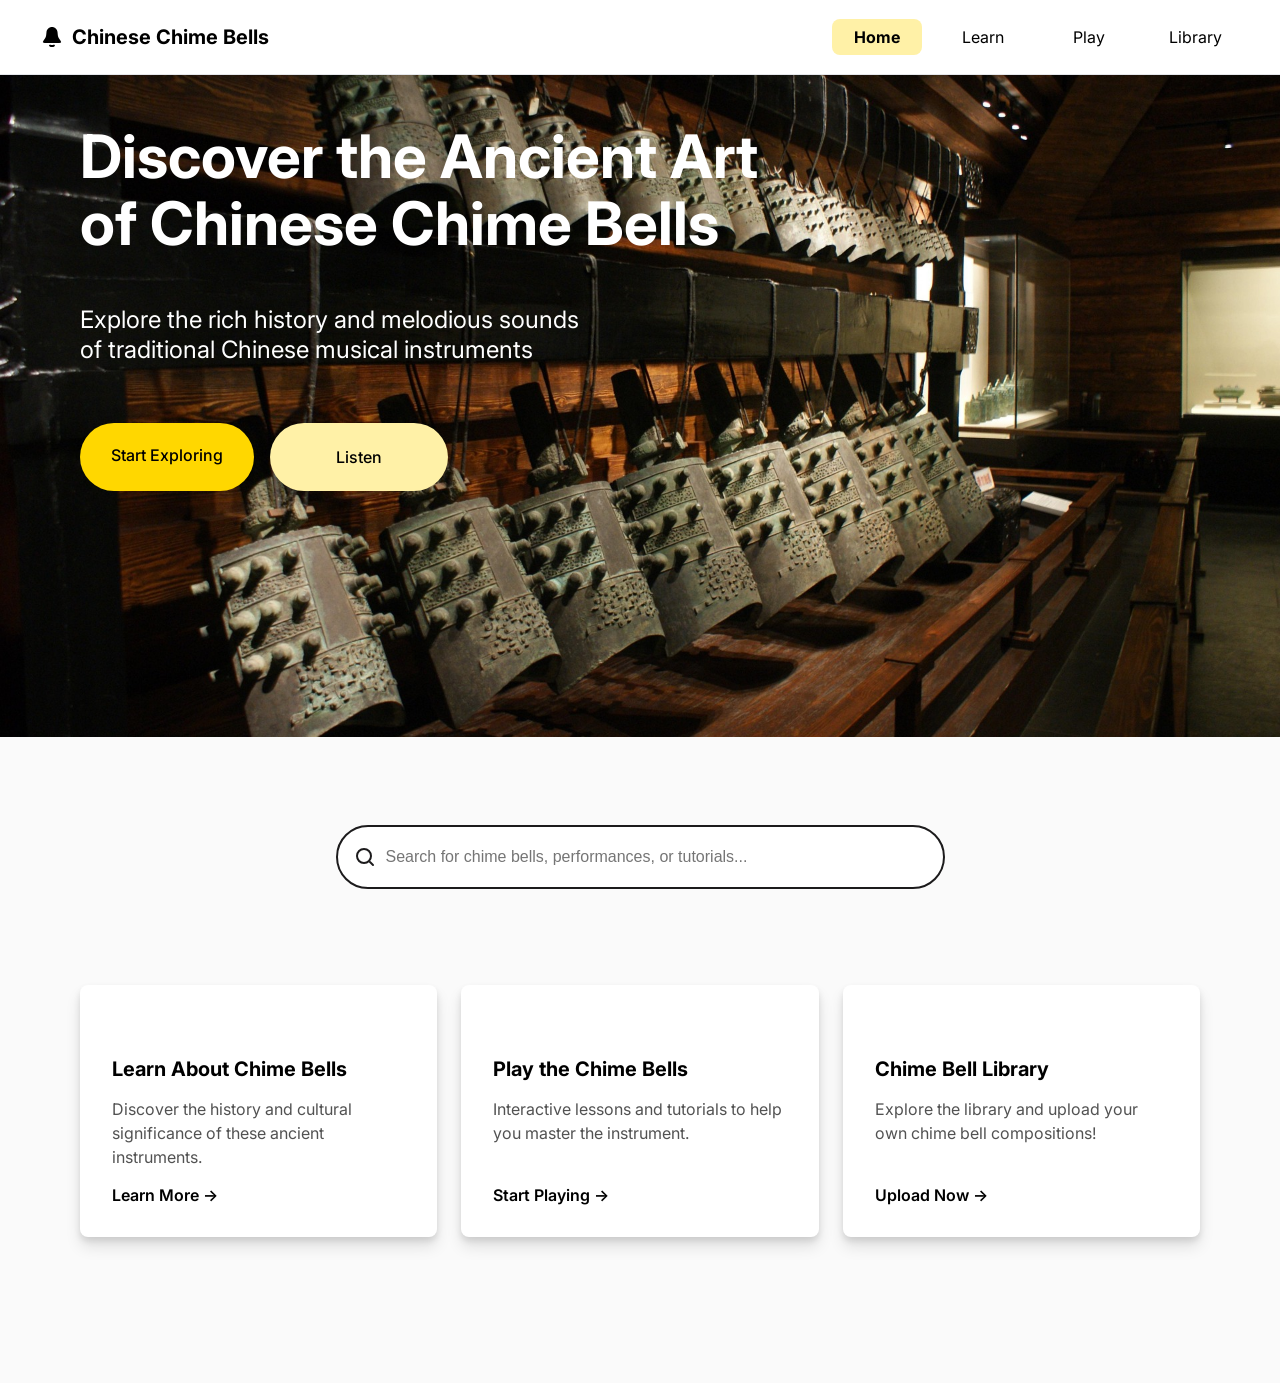
==== commit 92c85826: "Revert "Change" This reverts commit 7aab09b4c6e9ffac778073073f6b5c4524d5ca4a." ====
--- a/index.html
+++ b/index.html
@@ -1,91 +1,132 @@
-<!DOCTYPE html>
+<!doctype html>
 <html lang="en">
-<head>
-  <meta charset="UTF-8">
-  <meta name="viewport" content="width=device-width, initial-scale=1.0">
-  <title>Chinese Chime Bells</title>
-  <link rel="stylesheet" href="index.css">
-  <link href="https://fonts.googleapis.com/css2?family=Inter:wght@400;500;700&display=swap" rel="stylesheet">
-</head>
-<body>
-  <div class="app">
-    <header class="header">
-      <div class="logo-container">
-        <svg class="logo" width="24" height="24" viewBox="0 0 24 24" fill="none" xmlns="http://www.w3.org/2000/svg">
-          <path d="M6.50248 6.97519C6.78492 4.15083 9.16156 2 12 2C14.8384 2 17.2151 4.15083 17.4975 6.97519L17.7841 9.84133C17.8016 10.0156 17.8103 10.1028 17.8207 10.1885C17.9649 11.3717 18.3717 12.5077 19.0113 13.5135C19.0576 13.5865 19.1062 13.6593 19.2034 13.8051L20.0645 15.0968C20.8508 16.2763 21.244 16.866 21.0715 17.3412C21.0388 17.4311 20.9935 17.5158 20.9368 17.5928C20.6371 18 19.9283 18 18.5108 18H5.48923C4.07168 18 3.36291 18 3.06318 17.5928C3.00651 17.5158 2.96117 17.4311 2.92854 17.3412C2.75601 16.866 3.14916 16.2763 3.93548 15.0968L4.79661 13.8051C4.89378 13.6593 4.94236 13.5865 4.98873 13.5135C5.62832 12.5077 6.03508 11.3717 6.17927 10.1885C6.18972 10.1028 6.19844 10.0156 6.21587 9.84133L6.50248 6.97519Z" fill="#222222"></path>
-          <path d="M10.0681 20.6294C10.1821 20.7357 10.4332 20.8297 10.7825 20.8967C11.1318 20.9637 11.5597 21 12 21C12.4403 21 12.8682 20.9637 13.2175 20.8967C13.5668 20.8297 13.8179 20.7357 13.9319 20.6294" stroke="#222222" stroke-width="2" stroke-linecap="round"></path>
-        </svg>
-      </div>
-      <h1 class="logo-text">Chinese Chime Bells</h1>
-      <nav class="nav-links">
-        <a href="#" class="nav-item">Home</a>
-        <a href="#" class="nav-item">Learn</a>
-        <a href="#" class="nav-item">Play</a>
-        <a href="#" class="nav-item">Library</a>
-      </nav>
-    </header>
+  <head>
+    <meta charset="UTF-8" />
+    <meta name="viewport" content="width=device-width, initial-scale=1.0" />
+  
+    <!-- Page title -->
+    <title>Chinese Chime Bells</title>
+    <link rel="stylesheet" href="index.css" />
+    <script src="index.js"></script>
+    <!-- Typography -->
+    <link
+      href="https://fonts.googleapis.com/css2?family=Inter:wght@400;500;600;700&display=swap"
+      rel="stylesheet"
+    />
+  </head>
+  <body>
+    <div class="wrapper">
+      <!-- Top navigation bar -->
+      <!-- Header section: logo and navigation -->
+      <header>
+        <div class="logo">
+          <!-- Website SVG logo -->
+          <svg xmlns="http://www.w3.org/2000/svg" width="24" height="24" viewBox="0 0 24 24" fill="none">
+            <path d="M6.50248 6.97519C6.78492 4.15083 9.16156 2 12 2C14.8384 2 17.2151 4.15083 17.4975 6.97519L17.7841 9.84133C17.8016 10.0156 17.8103 10.1028 17.8207 10.1885C17.9649 11.3717 18.3717 12.5077 19.0113 13.5135C19.0576 13.5865 19.1062 13.6593 19.2034 13.8051L20.0645 15.0968C20.8508 16.2763 21.244 16.866 21.0715 17.3412C21.0388 17.4311 20.9935 17.5158 20.9368 17.5928C20.6371 18 19.9283 18 18.5108 18H5.48923C4.07168 18 3.36291 18 3.06318 17.5928C3.00651 17.5158 2.96117 17.4311 2.92854 17.3412C2.75601 16.866 3.14916 16.2763 3.93548 15.0968L4.79661 13.8051C4.89378 13.6593 4.94236 13.5865 4.98873 13.5135C5.62832 12.5077 6.03508 11.3717 6.17927 10.1885C6.18972 10.1028 6.19844 10.0156 6.21587 9.84133L6.50248 6.97519Z" fill="black"/>
+            <path d="M10.0681 20.6294C10.1821 20.7357 10.4332 20.8297 10.7825 20.8967C11.1318 20.9637 11.5597 21 12 21C12.4403 21 12.8682 20.9637 13.2175 20.8967C13.5668 20.8297 13.8179 20.7357 13.9319 20.6294" stroke="black" stroke-width="2" stroke-linecap="round"/>
+          </svg>
+          <!-- Website title -->
+          <h1>Chinese Chime Bells</h1>
+        </div>
+        
+        <!-- Navigation menu -->
+        <!-- Reference: https://www.w3schools.com/howto/howto_js_topnav_responsive.asp -->
+        <nav class="topnav" id="myTopnav">
+          <ul>
+            <li><a href="index.html" class="active">Home</a></li>
+            <li><a href="history.html">Learn</a></li>
+            <li><a href="play.html">Play</a></li>
+            <li><a href="library.html">Library</a></li>
+          </ul>
+          <!--Responsive Top Navigation/Hamburger Menu -->
+          <button class="menu-toggle" id="menuToggle">
+            <svg xmlns="http://www.w3.org/2000/svg" viewBox="0 0 24 24" stroke-width="2" stroke="currentColor" fill="none">
+              <path stroke="none" d="M0 0h24v24H0z" fill="none"></path>
+              <path d="M4 6l16 0"></path>
+              <path d="M4 12l16 0"></path>
+              <path d="M4 18l16 0"></path>
+            </svg>
+          </button>
+        </nav>
+      </header>
 
-    <section class="hero-section">
-      <div class="hero-content">
-        <h2 class="hero-title">Discover the Ancient Art of Chinese Chime Bells</h2>
-        <p class="hero-subtitle">Explore the rich history and melodious sounds of traditional Chinese musical instruments</p>
-        <div class="hero-buttons">
-          <button class="start-button">Start Exploring</button>
-          <button class="watch-button">Watch</button>
-        </div>
-      </div>
-    </section>
+      <!-- Hero section, background image, title, and buttons -->
+      <section class="hero">
+        <div>
+          <!-- Background image -->
+          <img
+            src="images/henan-provincial-museum-934004_1920.jpg"
+            alt="Chinese Chime Bells Background"
+            class="hero-bg"
+          />
+          <!-- Hero title -->
+          <h2>
+            Discover the Ancient Art<br />
+            of Chinese Chime Bells
+          </h2>
+          <!-- Hero description -->
+          <p>
+            Explore the rich history and melodious sounds<br />
+            of traditional Chinese musical instruments
+          </p>
+          <!-- Call-to-action buttons --> <!-- haven't finished -->
+          <div class="buttons">
+            <a href="#" class="btn primary">Start Exploring</a>
+            <a href="#" class="btn secondary">Listen</a>
+      </section>
 
-    <section class="search-section">
-      <div class="search-container">
-        <svg class="search-icon" width="24" height="24" viewBox="0 0 24 24" fill="none" xmlns="http://www.w3.org/2000/svg">
-          <circle cx="11" cy="11" r="7" stroke="#33363F" stroke-width="2"></circle>
-          <path d="M20 20L17 17" stroke="#33363F" stroke-width="2" stroke-linecap="round"></path>
-        </svg>
-        <input type="text" placeholder="Search for chime bells, performances, or tutorials..." class="search-input">
-      </div>
-    </section>
+      <!-- Search section & input field -->
+      <section class="search">
+        <form>
+          <!-- Search icon -->
+          <svg xmlns="http://www.w3.org/2000/svg" width="24" height="24" viewBox="0 0 24 24" fill="none">
+            <circle cx="11" cy="11" r="7" stroke="#1C1B1C" stroke-width="2"/>
+            <path d="M20 20L17 17" stroke="#1C1B1C" stroke-width="2" stroke-linecap="round"/>
+          </svg>
+          <!-- Search input field -->
+          <input
+            type="text"
+            placeholder="Search for chime bells, performances, or tutorials..."
+          />
+        </form>
+      </section>
 
-    <section class="features-section">
-      <article class="feature-card">
-        <div class="feature-content">
-          <h3 class="feature-title">Learn About Chime Bells</h3>
-          <p class="feature-description">Discover the history and cultural significance of these ancient instruments.</p>
-          <a href="#" class="feature-link">
-            <span>Learn More</span>
-            <svg class="arrow-icon" width="24" height="24" viewBox="0 0 24 24" fill="none" xmlns="http://www.w3.org/2000/svg">
-              <path d="M20 12L20.7071 11.2929L21.4142 12L20.7071 12.7071L20 12ZM5 13C4.44771 13 4 12.5523 4 12C4 11.4477 4.44771 11 5 11V13ZM14.7071 5.29289L20.7071 11.2929L19.2929 12.7071L13.2929 6.70711L14.7071 5.29289ZM20.7071 12.7071L14.7071 18.7071L13.2929 17.2929L19.2929 11.2929L20.7071 12.7071ZM20 13H5V11H20V13Z" fill="#33363F"></path>
-            </svg>
-          </a>
-        </div>
-      </article>
+      <!-- Main section with feature Feature Cards -->
+      <main class="features">
+        <!-- Feature Card 1: Learn -->
+        <article>
+          <span class="icon learn"></span>
+          <h3>Learn About Chime Bells</h3>
+          <p>
+            <span>Discover the history and cultural
+            significance of these ancient instruments.</span>
+          </p>
+          <a href="#">Learn More →</a>
+        </article>
 
-      <article class="feature-card">
-        <div class="feature-content">
-          <h3 class="feature-title">Play the Chime Bells</h3>
-          <p class="feature-description">Interactive lessons and tutorials to help you master the instrument.</p>
-          <a href="#" class="feature-link">
-            <span>Start Playing</span>
-            <svg class="arrow-icon" width="24" height="24" viewBox="0 0 24 24" fill="none" xmlns="http://www.w3.org/2000/svg">
-              <path d="M20 12L20.7071 11.2929L21.4142 12L20.7071 12.7071L20 12ZM5 13C4.44771 13 4 12.5523 4 12C4 11.4477 4.44771 11 5 11V13ZM14.7071 5.29289L20.7071 11.2929L19.2929 12.7071L13.2929 6.70711L14.7071 5.29289ZM20.7071 12.7071L14.7071 18.7071L13.2929 17.2929L19.2929 11.2929L20.7071 12.7071ZM20 13H5V11H20V13Z" fill="#33363F"></path>
-            </svg>
-          </a>
-        </div>
-      </article>
+        <!-- Feature Card 2: Play -->
+        <article>
+          <span class="icon play"></span>
+          <h3>Play the Chime Bells</h3>
+          <p>
+            <span>Interactive lessons and tutorials to help you
+            master the instrument.</span>
+          </p>
+          <a href="#">Start Playing →</a>
+        </article>
 
-      <article class="feature-card">
-        <div class="feature-content">
-          <h3 class="feature-title">Famous Performances</h3>
-          <p class="feature-description">Watch renowned artists perform traditional and modern pieces.</p>
-          <a href="#" class="feature-link">
-            <span>Watch Now</span>
-            <svg class="arrow-icon" width="24" height="24" viewBox="0 0 24 24" fill="none" xmlns="http://www.w3.org/2000/svg">
-              <path d="M20 12L20.7071 11.2929L21.4142 12L20.7071 12.7071L20 12ZM5 13C4.44771 13 4 12.5523 4 12C4 11.4477 4.44771 11 5 11V13ZM14.7071 5.29289L20.7071 11.2929L19.2929 12.7071L13.2929 6.70711L14.7071 5.29289ZM20.7071 12.7071L14.7071 18.7071L13.2929 17.2929L19.2929 11.2929L20.7071 12.7071ZM20 13H5V11H20V13Z" fill="#33363F"></path>
-            </svg>
-          </a>
-        </div>
-      </article>
-    </section>
-  </div>
-</body>
+        <!-- Feature Card 3: Library -->
+        <article>
+          <span class="icon library"></span>
+          <h3>Chime Bell Library</h3>
+          <p>
+            <span>Explore the library and upload your own
+                  chime bell compositions!</span>
+          </p>
+          <a href="#">Upload Now →</a>
+        </article>
+      </main>
+    </div>
+    <script src="index.js"></script>
+  </body>
 </html>
--- a/index.css
+++ b/index.css
@@ -1,239 +1,729 @@
-/* Base styles */
+/* Global styles - Applied to all pages */
 * {
   margin: 0;
   padding: 0;
   box-sizing: border-box;
-}
-
-.app {
-  font-family: "Inter", sans-serif;
-}
-
-/* Header styles */
-.header {
-  display: flex;
-  align-items: center;
-  padding: 0 100px;
+  scroll-behavior: smooth;
+}
+
+body {
+  font-family:
+    Inter,
+    -apple-system,
+    Roboto,
+    Helvetica,
+    sans-serif;
+  background-color: #fafafa;
+}
+
+/* Main wrapper - Applied to all pages */
+.wrapper {
+  width: 100%;
+  display: flex;
+  flex-direction: column;
+  min-height: 100vh;
+  background-color: #fafafa;
+  padding-bottom: 98px;
+}
+
+/* Header & Navigation - Applied to all pages */
+header {
   height: 75px;
-  border-bottom: 1px solid #e5e7eb;
-  background-color: #fff;
-}
-
-.logo-container {
-  display: flex;
-  align-items: center;
+  display: flex;
+  align-items: center;
+  justify-content: space-between;
+  padding: 0 40px;
+  border-bottom: 1px solid #E5E7EB;
+  background: #FFF;
 }
 
 .logo {
+  display: flex;
+  align-items: center;
+  gap: 8px;
+}
+
+.logo h1 {
+  color: #000;
+  font-size: 20px;
+  font-weight: 700;
+}
+
+/* Navigation styles */
+nav.topnav {
+  margin-left: auto;
+  display: flex;
+  align-items: center;
+  position: relative;
+}
+
+nav.topnav ul {
+  display: flex;
+  gap: 16px;
+  margin: 0;
+  padding: 0;
+  list-style: none;
+}
+
+nav.topnav ul li {
+  width: 90px;
+}
+
+nav.topnav a {
+  display: block;
+  width: 100%;
+  padding: 8px 0;
+  text-align: center;
+  border-radius: 8px;
+  transition: all 0.3s ease;
+  color: #000;
+  text-decoration: none;
+  white-space: nowrap;
+}
+
+nav.topnav a:hover {
+  background-color: #ffd700;
+}
+
+nav.topnav a.active {
+  background-color: #fff1a7;
+  font-weight: 700;
+}
+
+/* Menu toggle styles */
+.menu-toggle {
+  display: none;
+  background: none;
+  border: none;
+  cursor: pointer;
+  padding: 10px;
+}
+
+.menu-toggle svg {
   width: 24px;
   height: 24px;
-}
-
-.logo-text {
+  stroke: #000000;
+  stroke-width: 2;
+}
+
+/* ===== HOME PAGE STYLES ===== */
+/* Hero section - Home page */
+.hero {
+  width: 100%;
+  color: #fff;
+  background-color: #f5f5f5;
+  position: relative;
+}
+
+.hero > div {
+  display: flex;
+  flex-direction: column;
+  position: relative;
+  min-height: 654px;
+  width: 100%;
+  padding: 48px 80px 246px;
+  align-items: flex-start;
+}
+
+.hero-bg {
+  position: absolute;
+  inset: 0;
+  height: 100%;
+  width: 100%;
+  object-fit: cover;
+  object-position: center;
+}
+
+.hero h2 {
+  position: relative;
+  font-size: 60px;
+  font-weight: 700;
+  line-height: 67px;
+}
+
+.hero p {
+  position: relative;
+  font-size: 24px;
+  font-weight: 400;
+  line-height: 30px;
+  margin-top: 48px;
+}
+
+.buttons {
+  position: relative;
+  display: flex;
+  margin-top: 58px;
+  align-items: stretch;
+  gap: 16px;
+  font-size: 16px;
+  font-weight: 500;
+  text-align: center;
+}
+
+.btn {
+  text-decoration: none;
+  display: inline-block;
+  border-radius: 50px;
+  padding: 22px 31px;
+}
+
+.primary {
+  background-color: #ffd700;
+  color: #000;
+}
+
+.secondary {
+  background-color: #fff1a7;
+  color: #000;
+  padding: 24px 66px;
+}
+
+.decoration {
+  position: relative;
+  align-self: center;
+  display: flex;
+  margin-top: 4px;
+  margin-bottom: -49px;
+  width: 175px;
+  flex-shrink: 0;
+  height: 28px;
+}
+
+/* Search section - Home page */
+.search {
+  display: flex;
+  margin-top: 40px;
+  width: 100%;
+  padding: 48px 70px;
+  flex-direction: column;
+  align-items: center;
+  font-size: 16px;
+  color: #a1a0a0;
+  justify-content: center;
+}
+
+.search form {
+  border-radius: 50px;
+  background-color: #fff;
+  border: 2px solid #1c1b1c;
+  display: flex;
+  width: 609px;
+  max-width: 100%;
+  padding: 18px 15px;
+  align-items: center;
+  gap: 9px;
+}
+
+.search input {
+  flex: 1;
+  font-size: 16px;
+  color: #a1a0a0;
+  border: none;
+  background-color: transparent;
+  outline: none;
+}
+
+/* Features section - Home page */
+.features {
+  display: flex;
+  width: 100%;
+  padding: 48px 80px;
+  flex-direction: row;
+  justify-content: center;
+  flex-wrap: wrap;
+  gap: 24px;
+}
+
+.features article {
+  border-radius: 8px;
+  background-color: #fff;
+  box-shadow: 0px 4px 6px rgba(0, 0, 0, 0.1), 0px 10px 15px rgba(0, 0, 0, 0.1);
+  display: flex;
+  flex: 1;
+  min-width: 300px;
+  padding: 32px;
+  flex-direction: column;
+  align-items: flex-start;
+  gap: 16px;
+}
+
+.icon, .learn, .play, .library {
+  width: 24px;
+  height: 24px;
+  background-position: center;
+  background-repeat: no-repeat;
+}
+
+.features h3 {
+  color: #000;
   font-size: 20px;
   font-weight: 700;
-  color: #1c1b1c;
-  margin-left: 4px;
-}
-
-.nav-links {
-  display: flex;
-  margin-left: auto;
-  gap: 68px;
-}
-
-.nav-item {
-  font-size: 16px;
-  font-weight: 700;
-  color: #1c1b1c;
-  cursor: pointer;
+}
+
+.features p {
+  color: #525252;
+  font-size: 16px;
+  font-weight: 400;
+  line-height: 24px;
+  display: flex;
+  flex-direction: column;
+}
+
+.features a {
+  color: #000;
+  font-size: 16px;
+  font-weight: 600;
   text-decoration: none;
-}
-
-/* Hero section styles */
-.hero-section {
-  height: 654px;
-  background: url("https://cdn.builder.io/api/v1/image/assets/TEMP/1ca8d105334ea5bad2618171f1ff3c920715e789?placeholderIfAbsent=true")
-    center/cover;
-  padding: 48px 100px;
-}
-
-.hero-content {
-  max-width: 782px;
-}
-
-.hero-title {
-  font-size: 60px;
-  font-weight: 700;
-  color: #fff;
-  line-height: 67px;
-  margin-bottom: 18px;
-}
-
-.hero-subtitle {
-  font-size: 24px;
-  color: #fff;
-  line-height: 30px;
-  margin-bottom: 46px;
-  max-width: 526px;
-}
-
-.hero-buttons {
-  display: flex;
-  gap: 33px;
-}
-
-.start-button,
-.watch-button {
-  height: 60px;
+  margin-top: auto;
+}
+
+/* ===== HISTORY/LEARN PAGE STYLES ===== */
+/* Content section - History/Learn page */
+.content-section {
+  display: flex;
+  flex-direction: column;
+  align-items: center;
+  background-color: #fafafa;
+  padding: 40px 207px;
+  gap: 28px;
+}
+
+/* Card styles - History/Learn page */
+.content-card {
+  display: flex;
+  flex-direction: column;
+  width: 100%;
+  max-width: 1027px;
+  padding: 25px;
+  gap: 16px;
   border-radius: 8px;
-  font-size: 16px;
-  font-weight: 500;
-  cursor: pointer;
-  width: 176px;
-  border: none;
-  display: flex;
-  align-items: center;
-  justify-content: center;
-}
-
-.start-button {
-  color: #000;
-  background-color: #ffd700;
-}
-
-.watch-button {
-  color: #000;
-  background-color: #fff1a7;
-}
-
-/* Search section styles */
-.search-section {
-  display: flex;
-  justify-content: center;
-  margin-top: 155px;
-}
-
-.search-container {
-  position: relative;
-  width: 609px;
-}
-
-.search-icon {
-  position: absolute;
-  left: 15px;
-  top: 50%;
-  transform: translateY(-50%);
-}
-
-.search-input {
-  width: 100%;
-  height: 60px;
-  border: 2px solid #1c1b1c;
-  border-radius: 8px;
-  padding: 0 48px;
-  font-size: 16px;
-  color: #1c1b1c;
-}
-
-.search-input::placeholder {
-  color: #d3d3d3;
-}
-
-/* Features section styles */
-.features-section {
-  display: flex;
-  gap: 20px;
-  padding: 168px 100px;
-}
-
-.feature-card {
-  width: 400px;
-  height: 234px;
-  border-radius: 12px;
-  box-shadow: 4px 8px 23.4px rgba(28, 27, 28, 0.05);
-  padding: 48px 35px;
+  border-width: 1px;
+  border-color: #e5e5e5;
   background-color: #fff;
 }
 
-.feature-title {
+.card-title {
+  color: #000;
   font-size: 20px;
   font-weight: 700;
-  color: #1c1b1c;
-  margin-bottom: 16px;
-}
-
-.feature-description {
-  font-size: 16px;
+}
+
+.card-image {
+  width: 100%;
+  height: 192px;
+  border-radius: 8px;
+  object-fit: cover;
+}
+
+.card-description {
   color: #525252;
-  margin-bottom: 26px;
-}
-
-.feature-link {
-  display: flex;
-  align-items: center;
-  gap: 4px;
-  font-size: 16px;
+  font-size: 16px;
+  font-weight: 400;
+}
+
+/* ===== PLAY PAGE STYLES ===== */
+/* Main content - Play page */
+.main-content {
+  padding: 30px 100px;
+}
+
+/* Tab navigation - Play page */
+.tab-navigation {
+  display: flex;
+  gap: 18px;
+  margin-bottom: 31px;
+}
+
+.tab-button {
+  box-sizing: border-box;
+  display: flex;
+  width: 170.141px;
+  padding: 15px 56.141px 16px 56px;
+  justify-content: center;
+  align-items: center;
+  border-radius: 50px;
+  font-size: 16px;
+  cursor: pointer;
+  border: none;
+  font-family: "Inter", sans-serif;
+  background-color: #fff1a7;
+  white-space: nowrap;
+  overflow: hidden;
+  text-overflow: ellipsis;
+}
+
+.tab-button.active {
+  background-color: #ffd700;
+}
+
+/* Player section - Play page */
+.player-section {
+  border-radius: 12px;
+  padding: 109px 242px;
+  box-shadow:
+    0 4px 6px rgba(0, 0, 0, 0.1),
+    0 10px 15px rgba(0, 0, 0, 0.1);
+  margin-bottom: 32px;
+  background-color: #fff;
+}
+
+/* Bells container - Play page */
+.bells-container {
+  display: grid;
+  grid-template-columns: repeat(5, 1fr);
+  /* repeat()
+  Reference: https://developer.mozilla.org/en-US/docs/Web/CSS/repeat */
+  /* grid-template-column 
+  Reference: https://developer.mozilla.org/en-US/docs/Web/CSS/grid-template-columns*/
+  gap: 24px;
+  justify-items: center;
+}
+
+.bell-wrapper {
+  position: relative;
+  width: 132px;
+  height: 132px;
+  display: flex;
+  justify-content: center;
+  align-items: center;
+}
+
+.bell-image {
+  width: 100%;
+  height: 100%;
+  border-radius: 50%;
+  object-fit: cover; /* reference: https://developer.mozilla.org/en-US/docs/Web/CSS/object-fit*/
+  object-position: center -42px;
+}
+
+.bell-note {
+  position: absolute;
+  color: #ffd700;
+  font-size: 20px;
   font-weight: 700;
-  color: #1c1b1c;
+}
+
+/* Player controls - Play page */
+.player-controls {
+  display: flex;
+  justify-content: space-between;
+  align-items: center;
+  margin-top: 135px;
+}
+
+.volume-button {
+  width: 46px;
+  height: 42px;
+  border: 1px solid #e5e7eb;
+  border-radius: 9999px;
+  display: flex;
+  justify-content: center;
+  align-items: center;
   cursor: pointer;
-  text-decoration: none;
-}
-
-.arrow-icon {
-  width: 24px;
-  height: 24px;
-}
-
-/* Responsive styles */
-@media (max-width: 991px) {
-  .header {
+  background-color: transparent;
+}
+
+.action-buttons {
+  display: flex;
+  gap: 24px;
+}
+
+.action-button {
+  padding: 11px 24px;
+  border: 1px solid #e5e7eb;
+  border-radius: 50px;
+  font-size: 16px;
+  cursor: pointer;
+  background-color: transparent;
+  font-family: "Inter", sans-serif;
+}
+
+/* Tutorial section - Play page */
+.tutorial-section {
+  border-radius: 12px;
+  padding: 52px 57px;
+  box-shadow:
+    0 4px 6px rgba(0, 0, 0, 0.1),
+    0 10px 15px rgba(0, 0, 0, 0.1);
+  background-color: #fff;
+}
+
+.tutorial-title {
+  font-size: 18px;
+  font-weight: 700;
+  color: #000;
+  margin-bottom: 48px;
+}
+
+.tutorial-content {
+  color: #525252;
+  font-size: 16px;
+  line-height: 1.6;
+}
+
+.tutorial-content p {
+  margin-bottom: 24px;
+}
+
+.tutorial-content p:last-child {
+  margin-bottom: 0;
+}
+
+/* ===== LIBRARY PAGE STYLES ===== */
+/* Base styles for library page containers */
+.search-container,
+.music-grid {
+  width: 100%;
+  max-width: 1200px;
+  margin: 0 auto;
+  padding: 20px;
+  box-sizing: border-box;
+}
+
+/* Music grid layout */
+.music-grid {
+  display: grid;
+  grid-template-columns: repeat(2, 1fr);
+  gap: 32px;
+}
+
+/* Search section - Library page */
+.search-container {
+  display: flex;
+  align-items: center;
+  gap: 20px;
+  background-color: #fff;
+  border-radius: 50px;
+  box-shadow: 0px 1px 2px 0px rgba(0, 0, 0, 0.05);
+  min-width: 0;
+  flex-wrap: nowrap;
+  width: 100%;
+  box-sizing: border-box;
+}
+
+.search-input-wrapper {
+  flex: 1 1 auto;
+  display: flex;
+  align-items: center;
+  gap: 16px;
+  padding: 10px 16px;
+  background-color: #fff;
+  border-radius: 50px;
+  min-width: 0;
+}
+
+.search-input-wrapper input {
+  flex: 1;
+  border: none;
+  outline: none;
+  font-size: 16px;
+  color: #525252;
+  background: transparent;
+}
+
+/* Search buttons styles */
+.search-button,
+.upload-button {
+  padding: 11px 24px;
+  font-size: 16px;
+  border-radius: 50px;
+  cursor: pointer;
+  white-space: nowrap;
+}
+
+.search-button {
+  background-color: #171717;
+  color: #fff;
+  border: none;
+}
+
+.upload-button {
+  border: 1px solid #d4d4d4;
+  color: #000;
+  background-color: transparent;
+}
+
+/* Music card styles */
+.music-card {
+  display: flex;
+  flex-direction: column;
+}
+
+.music-image {
+  width: 100%;
+  height: 315px;
+  border-radius: 8px;
+  object-fit: cover;
+}
+
+.music-title {
+  margin-top: 18px;
+  font-size: 16px;
+  font-weight: 700;
+  color: #000;
+}
+
+.music-duration {
+  margin-top: 11px;
+  font-size: 14px;
+  color: #525252;
+}
+
+/* Player controls in music card - Library page */
+.music-card .player-controls {
+  display: flex;
+  align-items: center;
+  gap: 8px;
+  margin-top: 10px;
+}
+
+.play-button {
+  display: inline-flex;
+  height: 28px;
+  padding: 4px 7px 4px 9px;
+  justify-content: center;
+  align-items: center;
+  border-radius: 9999px;
+  background: #E5E5E5;
+  border: none;
+}
+
+.play-button svg {
+  width: 12px;
+  height: 16px;
+}
+
+.play-button svg path:first-child {
+  fill: rgba(0, 0, 0, 0.00);
+}
+
+/* Progress bar styles */
+.progress-bar {
+  flex: 1;
+  height: 8px;
+  background-color: #e5e5e5;
+  border-radius: 9999px;
+  position: relative;
+}
+
+.progress-fill {
+  width: 148px;
+  height: 100%;
+  background-color: #404040;
+  border-radius: 9999px;
+}
+
+.time-display {
+  font-size: 14px;
+  color: #525252;
+}
+
+/* ===== RESPONSIVE STYLES ===== */
+
+/* ===== SHARED/GLOBAL STYLES (All Pages) ===== */
+@media screen and (max-width: 850px) {
+  /* Header - All pages */
+  header {
     padding: 0 20px;
   }
 
-  .hero-section {
-    padding: 48px 20px;
-  }
-
-  .hero-title {
-    font-size: 48px;
-    line-height: 54px;
-  }
-
-  .hero-subtitle {
-    font-size: 20px;
-  }
-
-  .features-section {
+  /* Navigation menu - All pages */
+  .menu-toggle {
+    display: block;
+    margin-left: auto;
+    z-index: 101;
+  }
+
+  /* Mobile navigation dropdown - All pages */
+  nav.topnav ul {
+    display: none;
+    position: absolute;
+    width: 108px;
+    right: 0;
+    top: 100%;
+    padding: 8px;
+    margin: 0;
+    background: white;
+    border-radius: 12px;
+    box-shadow: 0 2px 8px rgba(0,0,0,0.08);
+    z-index: 100;
+  }
+
+  /* Mobile navigation when active - All pages */
+  nav.topnav.responsive ul {
+    display: flex;
     flex-direction: column;
-    align-items: center;
-    padding: 48px 20px;
-  }
-}
-
+    gap: 2px;
+  }
+
+  nav.topnav.responsive a {
+    text-align: left;
+    padding: 10px 14px;
+  }
+}
+
+/* ===== HOME PAGE STYLES ===== */
+@media screen and (max-width: 850px) {
+  /* Content section spacing */
+  .search,
+  .content-section,
+  .main-content,
+  .features {
+    padding: 40px 20px;
+  }
+
+  /* Features layout - Home page */
+  .features {
+    flex-direction: column;
+  }
+}
+
+/* ===== LIBRARY PAGE STYLES ===== */
+/* Desktop view */
+@media screen and (min-width: 851px) {
+  .search-container,
+  .music-grid {
+    max-width: 1200px;
+  }
+}
+
+/* Mobile view */
+@media screen and (max-width: 850px) {
+  .search-container,
+  .music-grid {
+    max-width: 100%;  
+  }
+
+  .music-grid {
+    grid-template-columns: 1fr;
+  }
+}
+
+/* ===== PLAY PAGE STYLES ===== */
+@media screen and (max-width: 850px) {
+  /* Bells grid layout */
+  .bells-container {
+    grid-template-columns: repeat(3, 1fr);
+  }
+}
+
+/* ===== SMALL MOBILE SCREENS (All Pages) ===== */
 @media (max-width: 640px) {
-  .nav-links {
-    display: none;
-  }
-
-  .hero-title {
-    font-size: 36px;
-    line-height: 42px;
-  }
-
-  .hero-subtitle {
-    font-size: 18px;
-  }
-
-  .search-container {
-    width: 90%;
-  }
-
-  .feature-card {
-    width: 100%;
-  }
-
-  .features-section {
-    padding: 24px 20px;
-  }
-}+  /* Content sections spacing */
+  .content-section,
+  .main-content,
+  .player-section,
+  .tutorial-section,
+  .features {
+    padding: 20px;
+  }
+
+  /* Play page bells grid for small screens */
+  .bells-container {
+    grid-template-columns: repeat(2, 1fr);
+  }
+}
+
+
+
+
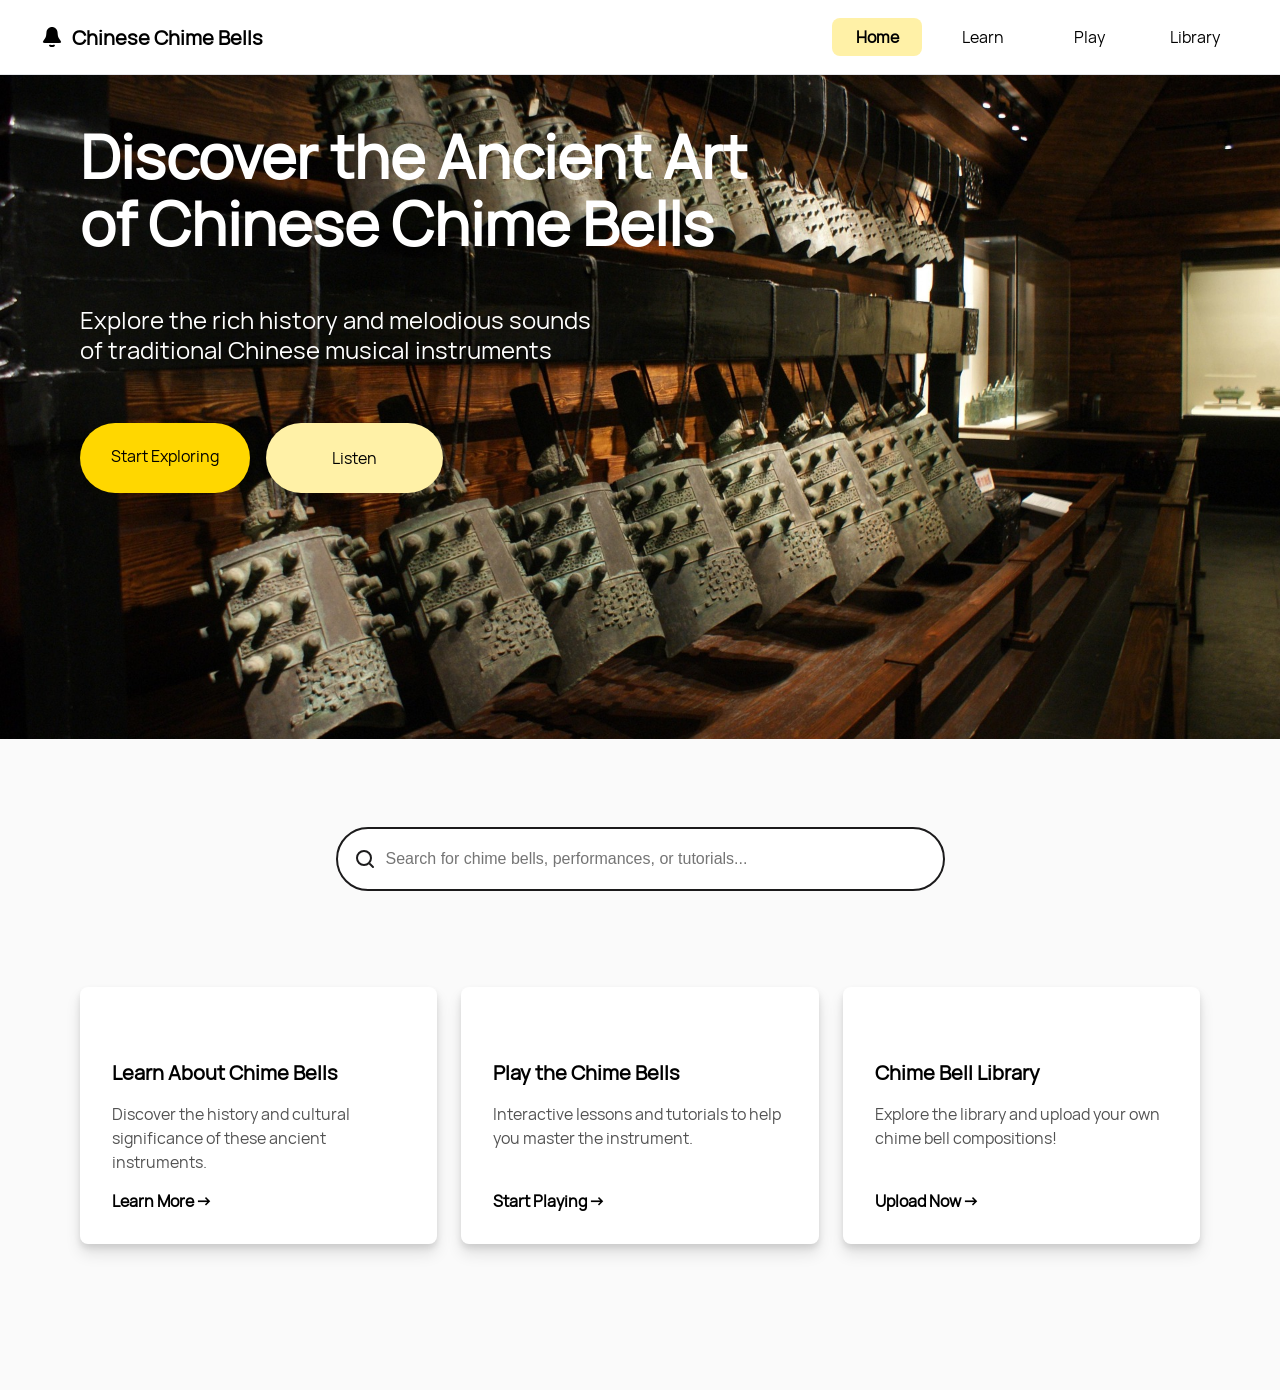
==== commit 544b95ba: "Apr 2 Learn / Library Page Update -Learn Page Improvements: Reworked the page structure to enhance n" ====
--- a/index.html
+++ b/index.html
@@ -1,4 +1,5 @@
 <!doctype html>
+<!-- Homepagefor the Chinese Chime Bells website -->
 <html lang="en">
   <head>
     <meta charset="UTF-8" />
@@ -6,21 +7,19 @@
   
     <!-- Page title -->
     <title>Chinese Chime Bells</title>
-    <link rel="stylesheet" href="index.css" />
-    <script src="index.js"></script>
+    <link rel="stylesheet" href="style.css" />
     <!-- Typography -->
-    <link
-      href="https://fonts.googleapis.com/css2?family=Inter:wght@400;500;600;700&display=swap"
-      rel="stylesheet"
-    />
+   
   </head>
   <body>
+    <!-- Main wrapper for all content -->
     <div class="wrapper">
       <!-- Top navigation bar -->
       <!-- Header section: logo and navigation -->
       <header>
+        <!-- Logo section with bell icon and website name -->
         <div class="logo">
-          <!-- Website SVG logo -->
+          <!-- Website SVG logo: Bell icon -->
           <svg xmlns="http://www.w3.org/2000/svg" width="24" height="24" viewBox="0 0 24 24" fill="none">
             <path d="M6.50248 6.97519C6.78492 4.15083 9.16156 2 12 2C14.8384 2 17.2151 4.15083 17.4975 6.97519L17.7841 9.84133C17.8016 10.0156 17.8103 10.1028 17.8207 10.1885C17.9649 11.3717 18.3717 12.5077 19.0113 13.5135C19.0576 13.5865 19.1062 13.6593 19.2034 13.8051L20.0645 15.0968C20.8508 16.2763 21.244 16.866 21.0715 17.3412C21.0388 17.4311 20.9935 17.5158 20.9368 17.5928C20.6371 18 19.9283 18 18.5108 18H5.48923C4.07168 18 3.36291 18 3.06318 17.5928C3.00651 17.5158 2.96117 17.4311 2.92854 17.3412C2.75601 16.866 3.14916 16.2763 3.93548 15.0968L4.79661 13.8051C4.89378 13.6593 4.94236 13.5865 4.98873 13.5135C5.62832 12.5077 6.03508 11.3717 6.17927 10.1885C6.18972 10.1028 6.19844 10.0156 6.21587 9.84133L6.50248 6.97519Z" fill="black"/>
             <path d="M10.0681 20.6294C10.1821 20.7357 10.4332 20.8297 10.7825 20.8967C11.1318 20.9637 11.5597 21 12 21C12.4403 21 12.8682 20.9637 13.2175 20.8967C13.5668 20.8297 13.8179 20.7357 13.9319 20.6294" stroke="black" stroke-width="2" stroke-linecap="round"/>
@@ -31,14 +30,17 @@
         
         <!-- Navigation menu -->
         <!-- Reference: https://www.w3schools.com/howto/howto_js_topnav_responsive.asp -->
+        <!-- Main navigation with responsive design -->
         <nav class="topnav" id="myTopnav">
           <ul>
+            <!-- Navigation links to different pages -->
             <li><a href="index.html" class="active">Home</a></li>
-            <li><a href="history.html">Learn</a></li>
+            <li><a href="learn.html">Learn</a></li>
             <li><a href="play.html">Play</a></li>
             <li><a href="library.html">Library</a></li>
           </ul>
           <!--Responsive Top Navigation/Hamburger Menu -->
+          <!-- Mobile menu toggle button with hamburger icon -->
           <button class="menu-toggle" id="menuToggle">
             <svg xmlns="http://www.w3.org/2000/svg" viewBox="0 0 24 24" stroke-width="2" stroke="currentColor" fill="none">
               <path stroke="none" d="M0 0h24v24H0z" fill="none"></path>
@@ -59,20 +61,21 @@
             alt="Chinese Chime Bells Background"
             class="hero-bg"
           />
-          <!-- Hero title -->
+          <!-- Hero title --> 
           <h2>
-            Discover the Ancient Art<br />
-            of Chinese Chime Bells
-          </h2>
+            Discover the Ancient Art </br>
+            of Chinese Chime Bells 
+          </h2> 
+
           <!-- Hero description -->
           <p>
             Explore the rich history and melodious sounds<br />
             of traditional Chinese musical instruments
           </p>
-          <!-- Call-to-action buttons --> <!-- haven't finished -->
+          <!--  buttons --> <!-- haven't finished -->
           <div class="buttons">
-            <a href="#" class="btn primary">Start Exploring</a>
-            <a href="#" class="btn secondary">Listen</a>
+            <a href="learn.html" class="btn primary">Start Exploring</a>
+            <a href="library.html" class="btn secondary">Listen</a>
       </section>
 
       <!-- Search section & input field -->
@@ -101,7 +104,7 @@
             <span>Discover the history and cultural
             significance of these ancient instruments.</span>
           </p>
-          <a href="#">Learn More →</a>
+          <a href="learn.html">Learn More →</a>
         </article>
 
         <!-- Feature Card 2: Play -->
@@ -112,7 +115,7 @@
             <span>Interactive lessons and tutorials to help you
             master the instrument.</span>
           </p>
-          <a href="#">Start Playing →</a>
+          <a href="play.html">Start Playing →</a>
         </article>
 
         <!-- Feature Card 3: Library -->
@@ -123,10 +126,10 @@
             <span>Explore the library and upload your own
                   chime bell compositions!</span>
           </p>
-          <a href="#">Upload Now →</a>
+          <a href="library.html">Upload Now →</a>
         </article>
       </main>
     </div>
-    <script src="index.js"></script>
+    <script src="script.js"></script>
   </body>
 </html>
--- a/style.css
+++ b/style.css
@@ -0,0 +1,1175 @@
+@font-face {
+  font-family: 'Hauora';
+  src: url(css/fonts/hauora-regular.woff) format('woff'),
+       url(css/fonts/Hauora-Regular.woff2) format('woff2');
+  font-weight: normal;
+  font-style: normal;
+}
+
+/* Global styles - Applied to all pages */
+* {
+  margin: 0;
+  padding: 0;
+  box-sizing: border-box;
+  scroll-behavior: smooth;
+}
+
+body {
+  font-family: 'Hauora', sans-serif;
+  background-color: #fafafa;
+}
+
+/* Main wrapper - Applied to all pages */
+.wrapper {
+  width: 100%;
+  display: flex;
+  flex-direction: column;
+  min-height: 100vh;
+  padding-bottom: 98px;
+}
+
+/* Header & Navigation - Applied to all pages */
+header {
+  height: 75px;
+  display: flex;
+  align-items: center;
+  justify-content: space-between;
+  padding: 0 40px;
+  border-bottom: 1px solid #E5E7EB;
+  background: #FFF;
+}
+
+.logo {
+  display: flex;
+  align-items: center;
+  gap: 8px;
+}
+
+.logo h1 {
+  font-family: 'Hauora', sans-serif;
+  color: #000;
+  font-size: 20px;
+  font-weight: 700;
+}
+
+/* Navigation styles */
+nav.topnav {
+  margin-left: auto;
+  display: flex;
+  align-items: center;
+  position: relative;
+}
+
+nav.topnav ul {
+  display: flex;
+  gap: 16px;
+  margin: 0;
+  padding: 0;
+  list-style: none;
+}
+
+nav.topnav ul li {
+  width: 90px;
+}
+
+nav.topnav a {
+  display: block;
+  width: 100%;
+  padding: 8px 0;
+  text-align: center;
+  border-radius: 8px;
+  transition: all 0.3s ease;
+  color: #000;
+  text-decoration: none;
+  white-space: nowrap;
+}
+
+nav.topnav a:hover {
+  background-color: #ffd700;
+}
+
+nav.topnav a.active {
+  background-color: #fff1a7;
+  font-weight: 700;
+}
+
+/* Menu toggle styles */
+.menu-toggle {
+  display: none;
+  background: none;
+  border: none;
+  cursor: pointer;
+  padding: 10px;
+}
+
+.menu-toggle svg {
+  width: 24px;
+  height: 24px;
+  stroke: #000000;
+  stroke-width: 2;
+}
+
+/* ===== HOME PAGE STYLES ===== */
+/* Hero section - Home page */
+.hero {
+  width: 100%;
+  color: #fff;
+  background-color: #f5f5f5;
+  position: relative;
+}
+
+/*lects all <div> elements that are direct 
+children of an element with class hero.*/
+.hero > div {
+  display: flex;
+  flex-direction: column;
+  position: relative;
+  min-height: 654px;
+  width: 100%;
+  padding: 48px 80px 246px;
+  align-items: flex-start;
+}
+
+.hero-bg {
+  position: absolute;
+  inset: 0;
+  height: 100%;
+  width: 100%;
+  object-fit: cover;
+  object-position: center;
+}
+
+.hero h2 {
+  font-family: 'Hauora', sans-serif;
+  position: relative;
+  font-size: 60px;
+  font-weight: 700;
+  line-height: 67px;
+}
+
+.hero p {
+  position: relative;
+  font-size: 24px;
+  font-weight: 400;
+  line-height: 30px;
+  margin-top: 48px;
+}
+
+.buttons {
+  position: relative;
+  display: flex;
+  margin-top: 58px;
+  align-items: stretch;
+  gap: 16px;
+  font-size: 16px;
+  font-weight: 500;
+  text-align: center;
+}
+
+.btn {
+  text-decoration: none;
+  display: inline-block;
+  border-radius: 50px;
+  padding: 22px 31px;
+}
+
+.primary {
+  background-color: #ffd700;
+  color: #000;
+}
+
+.secondary {
+  background-color: #fff1a7;
+  color: #000;
+  padding: 24px 66px;
+}
+
+.decoration {
+  position: relative;
+  align-self: center;
+  display: flex;
+  margin-top: 4px;
+  margin-bottom: -49px;
+  width: 175px;
+  flex-shrink: 0;
+  height: 28px;
+}
+
+/* Search section - Home page */
+.search {
+  display: flex;
+  margin-top: 40px;
+  width: 100%;
+  padding: 48px 70px;
+  flex-direction: column;
+  align-items: center;
+  font-size: 16px;
+  color: #a1a0a0;
+  justify-content: center;
+}
+
+.search form {
+  border-radius: 50px;
+  background-color: #fff;
+  border: 2px solid #1c1b1c;
+  display: flex;
+  width: 609px;
+  max-width: 100%;
+  padding: 18px 15px;
+  align-items: center;
+  gap: 9px;
+}
+
+.search input {
+  flex: 1;
+  font-size: 16px;
+  color: #a1a0a0;
+  border: none;
+  background-color: transparent;
+  outline: none;
+}
+
+/* Features section - Home page */
+.features {
+  display: flex;
+  width: 100%;
+  padding: 48px 80px;
+  flex-direction: row;
+  justify-content: center;
+  flex-wrap: wrap;
+  gap: 24px;
+}
+
+.features article {
+  border-radius: 8px;
+  background-color: #fff;
+  box-shadow: 0px 4px 6px rgba(0, 0, 0, 0.1), 0px 10px 15px rgba(0, 0, 0, 0.1);
+  display: flex;
+  flex: 1;
+  min-width: 300px;
+  padding: 32px;
+  flex-direction: column;
+  align-items: flex-start;
+  gap: 16px;
+}
+
+.icon, .learn, .play, .library {
+  width: 24px;
+  height: 24px;
+  background-position: center;
+  background-repeat: no-repeat;
+}
+
+.features h3 {
+  color: #000;
+  font-size: 20px;
+  font-weight: 700;
+}
+
+.features p {
+  color: #525252;
+  font-size: 16px;
+  font-weight: 400;
+  line-height: 24px;
+  display: flex;
+  flex-direction: column;
+}
+
+.features a {
+  color: #000;
+  font-size: 16px;
+  font-weight: 600;
+  text-decoration: none;
+  margin-top: auto;
+}
+
+/* ===== HISTORY/LEARN PAGE STYLES ===== */
+/* Content section - History/Learn page */
+.learn-page {
+  font-family: 'Hauora', sans-serif;
+  max-width: 1440px;
+  margin: 0 auto;
+  padding: 0 2rem;
+}
+
+/* Navigation styles for chapter links */
+.figcaption {
+  margin-top: 2rem;
+  font-family: 'Hauora', sans-serif;
+  font-size: 1.5rem;
+  color: #333;
+}
+
+.figcaption a {
+  text-decoration: none;
+  color: #525252;
+  transition: all 0.3s ease;
+  display: inline-block;
+  border-radius: 8px;
+}
+
+.figcaption a:hover {
+  color: #000;
+  background-color: #fff1a7;
+}
+
+/* Chapter Cards Styling */
+.chapter-card {
+  background: #fff;
+  border-radius: 8px;
+  box-shadow: 0 2px 4px rgba(0, 0, 0, 0.1);
+  margin: 2rem 0;
+  padding: 2rem;
+  transition: all 0.3s ease;
+}
+
+.chapter-card .sticky h2 {
+  padding: 0;
+  font-family: 'Hauora', sans-serif;
+}
+
+.chapter-card img {
+  border-radius: 4px;
+  margin: 1rem 0;
+  width: 100%;
+  height: auto;
+  display: block;
+}
+
+.chapter-content {
+  margin: 2rem 0 0;
+}
+
+.chapter-content h3 {
+  color: #333;
+  font-family: 'Hauora', sans-serif;
+  font-size: 1.5rem;
+  margin: 1.5rem 0 1rem;
+}
+
+.chapter-content p, 
+.chapter-content li {
+  color: #444;
+  font-size: 1.1rem;
+  line-height: 1.6;
+  margin-bottom: 1.5rem;
+  font-family: 'Hauora', sans-serif;
+}
+
+.chapter-content ul {
+  margin: 1rem 0;
+  padding-left: 2rem;
+  color: #444;
+}
+
+.chapter-content li {
+  margin-bottom: 0.5rem;
+}
+
+.source {
+  color: #666;
+  font-size: 0.9rem;
+  border-top: 1px solid #eee;
+  padding-top: 1rem;
+  margin-top: 2rem;
+  word-break: break-word;
+  overflow-wrap: break-word;
+}
+
+.source a {
+  word-break: break-all;
+}
+
+/* Back to top button */
+.back-to-top {
+  position: fixed;
+  bottom: 2rem;
+  left: calc(55% + 720px - 5rem); /* Half of learn-page max-width (1440px/2) + button offset */
+  width: 3rem;
+  height: 3rem;
+  border-radius: 50%;
+  background-color: #fff1a7;
+  color: #000;
+  border: none;
+  font-size: 1.25rem;
+  cursor: pointer;
+  display: none;
+  align-items: center;
+  justify-content: center;
+  box-shadow: 0 2px 10px rgba(0, 0, 0, 0.1);
+  transition: all 0.3s ease;
+  z-index: 1000;
+}
+
+.back-to-top:hover {
+  background-color: #ffd700; 
+  transform: translateY(-3px);
+  box-shadow: 0 4px 15px rgba(0, 0, 0, 0.15);
+}
+
+/* ===== PLAY PAGE STYLES ===== */
+/* Main content - Play page */
+.main-content {
+  padding: 30px 0;
+  max-width: 1440px;
+  margin: 0 auto;
+}
+
+/* Tab navigation - Play page */
+.tab-navigation {
+  display: flex;
+  gap: 18px;
+  margin-bottom: 31px;
+  padding: 20 20px;
+}
+
+.tab-button {
+  box-sizing: border-box;
+  display: flex;
+  width: 170.141px;
+  padding: 15px 56.141px 16px 56px;
+  justify-content: center;
+  align-items: center;
+  border-radius: 50px;
+  font-size: 16px;
+  cursor: pointer;
+  border: none;
+  /*font-family: "Inter", sans-serif;*/
+  background-color: #fff1a7;
+  white-space: nowrap;
+  overflow: hidden;
+  text-overflow: ellipsis;
+}
+
+.tab-button.active {
+  background-color: #ffd700;
+}
+
+/* Player section - Play page */
+.player-section {
+  position: relative;
+  border-radius: 12px;
+  background-color: #fff;
+  box-shadow: 0 4px 6px rgba(0, 0, 0, 0.1), 0 10px 15px rgba(0, 0, 0, 0.1);
+  padding: 109px 242px 253px;
+  display: flex;
+  flex-direction: column;
+  align-items: center;
+  max-width: 1440px;
+  margin: 0 auto;
+}
+
+/* Bells container - Desktop layout */
+.bells-container {
+  display: grid;
+  grid-template-columns: repeat(5, 1fr); /* Default 2x5 layout */
+  column-gap: 24px;
+  row-gap: 48px;
+  width: 100%;
+  max-width: 800px;
+  margin: 0 auto;
+  justify-content: center;
+  align-items: center;
+}
+
+/* Individual bell styling */
+.bell-wrapper {
+  position: relative;
+  width: 132px;
+  height: 132px;
+  display: flex;
+  justify-content: center;
+  align-items: center;
+  margin: 0 auto;
+}
+
+.bell-image {
+  width: 100%;
+  height: 100%;
+  border-radius: 50%;
+  object-fit: cover;
+  object-position: center -42px;
+  cursor: pointer;
+  transition: transform 0.2s ease;
+}
+
+.bell-image:hover {
+  transform: scale(1.05);
+}
+
+.bell-note {
+  position: absolute;
+  color: #ffd700;
+  font-size: 20px;
+  font-weight: 700;
+}
+
+/* Controls container */
+.player-controls {
+  width: 100%;
+  display: flex;
+  justify-content: space-between;
+  align-items: center;
+  margin-top: 60px;
+}
+
+/* Volume control */
+.volume-button {
+  width: 46px;
+  height: 42px;
+  border: 1px solid #e5e7eb;
+  border-radius: 9999px;
+  display: flex;
+  justify-content: center;
+  align-items: center;
+  cursor: pointer;
+  background-color: transparent;
+}
+
+/* Action buttons container */
+.action-buttons {
+  display: flex;
+  gap: 24px;
+}
+
+.action-button {
+  padding: 11px 24px;
+  border: 1px solid #e5e7eb;
+  border-radius: 50px;
+  font-size: 16px;
+  cursor: pointer;
+  background-color: transparent;
+  /*font-family: "Inter", sans-serif;*/
+}
+
+/* Tutorial section - Play page */
+.tutorial-section {
+  border-radius: 12px;
+  padding: 52px 57px;
+  box-shadow:
+    0 4px 6px rgba(0, 0, 0, 0.1),
+    0 10px 15px rgba(0, 0, 0, 0.1);
+  background-color: #fff;
+  margin: 60px auto 0;
+  max-width: 1440px;
+}
+
+.tutorial-title {
+  font-size: 18px;
+  font-weight: 700;
+  color: #000;
+  margin-bottom: 48px;
+}
+
+.tutorial-content {
+  color: #525252;
+  font-size: 16px;
+  line-height: 1.6;
+}
+
+.tutorial-content p {
+  margin-bottom: 24px;
+}
+
+.tutorial-content p:last-child {
+  margin-bottom: 0;
+}
+
+/* ===== LIBRARY PAGE STYLES ===== */
+/* Base styles for library page containers */
+.search-container,
+.music-grid {
+  width: 100%;
+  max-width: 1200px;
+  margin: 0 auto;
+  padding: 20px;
+  box-sizing: border-box;
+}
+
+/* Search section - Library page */
+.search-container {
+  display: flex;
+  align-items: center;
+  gap: 8px;
+  background-color: #fff;
+  border-radius: 50px;
+  box-shadow: 0px 1px 2px 0px rgba(0, 0, 0, 0.05);
+  min-width: 0;
+  flex-wrap: nowrap;
+  width: 100%;
+  box-sizing: border-box;
+  border: 1px solid #1C1B1C;
+  padding: 8px 16px;
+}
+
+.search-input-wrapper {
+  flex: 1 1 auto;
+  display: flex;
+  align-items: center;
+  gap: 16px;
+  padding: 10px 16px;
+  background-color: #fff;
+  border-radius: 50px;
+  min-width: 0;
+}
+
+.search-input-wrapper input {
+  flex: 1;
+  border: none;
+  outline: none;
+  font-size: 16px;
+  color: #525252;
+  background: transparent;
+}
+
+/* Search buttons styles */
+.search-button {
+  padding: 11px 24px;
+  font-size: 16px;
+  border-radius: 50px;
+  cursor: pointer;
+  white-space: nowrap;
+}
+
+.search-button {
+  background-color: #171717;
+  color: #fff;
+  border: none;
+}
+
+/* 
+ * Music Card styles
+ * Design inspired by:
+ * - Spotify's card layout: https://open.spotify.com
+ * - SoundCloud's player interface: https://soundcloud.com
+ */
+.music-card {
+  background: #fff;
+  border-radius: 12px;
+  overflow: hidden;
+  box-shadow: 0px 4px 6px rgba(0, 0, 0, 0.1);
+  transition: transform 0.3s ease;
+  position: relative;
+}
+
+.music-image {
+  width: 100%;
+  height: 315px;
+  border-radius: 8px;
+  object-fit: cover;
+}
+
+.music-title {
+  margin-top: 18px;
+  font-size: 16px;
+  font-weight: 700;
+  color: #000;
+}
+
+.music-duration {
+  margin-top: 11px;
+  font-size: 14px;
+  color: #525252;
+}
+
+/* Library page */
+/* Upload section styles */
+.upload-section {
+  width: 100%;
+  max-width: 1200px;
+  margin: 0 auto;
+  padding: 40px 20px;
+}
+
+.upload-container {
+  background-color: #fff;
+  border-radius: 12px;
+  padding: 32px;
+  box-shadow: 0px 4px 6px rgba(0, 0, 0, 0.1);
+}
+
+.upload-container h2 {
+  font-size: 24px;
+  margin-bottom: 24px;
+  color: #000;
+}
+
+.upload-form {
+  display: flex;
+  flex-direction: column;
+  gap: 20px;
+}
+
+/* 
+ * File upload components
+ * Reference: Dropzone.js: https://www.dropzone.dev/
+ */
+.file-input-container {
+  position: relative;
+}
+
+.file-input-container input[type="file"] {
+  position: absolute;
+  width: 100%;
+  height: 100%;
+  opacity: 0;
+  cursor: pointer;
+}
+
+.file-label {
+  display: flex;
+  align-items: center;
+  gap: 8px;
+  padding: 16px;
+  border: 2px dashed #E5E7EB;
+  border-radius: 8px;
+  cursor: pointer;
+  transition: all 0.3s ease;
+  background-color: #fafafa;
+}
+
+.file-label.has-file {
+  border-style: solid;
+  border-color: #ffd700;
+  background-color: #fff1a7;
+}
+
+.file-label:hover {
+  border-color: #ffd700;
+  background-color: #fff1a7;
+}
+
+.file-label svg {
+  width: 24px;
+  height: 24px;
+}
+
+.input-group {
+  display: flex;
+  gap: 16px;
+}
+
+.input-group input[type="text"] {
+  flex: 1;
+  padding: 12px 16px;
+  border: 1px solid #E5E7EB;
+  border-radius: 8px;
+  font-size: 16px;
+}
+
+.upload-button {
+  padding: 12px 24px;
+  background-color: #fff1a7;
+  color: #000;
+  border: none;
+  border-radius: 8px;
+  font-size: 16px;
+  cursor: pointer;
+  transition: all 0.3s ease;
+}
+
+.upload-button:hover {
+  background-color: #ffd700;
+}
+
+/* Music Collection styles */
+.music-collection {
+  width: 100%;
+  max-width: 1200px;
+  margin: 0 auto;
+  padding: 20px;
+}
+
+.music-collection h2 {
+  font-size: 24px;
+  margin-bottom: 24px;
+  color: #000;
+}
+
+.empty-state {
+  display: flex;
+  flex-direction: column;
+  align-items: center;
+  justify-content: center;
+  padding: 48px;
+  background-color: #fff;
+  border-radius: 12px;
+  text-align: center;
+}
+
+.empty-state svg {
+  color: #9CA3AF;
+  margin-bottom: 16px;
+}
+
+.empty-state p {
+  color: #6B7280;
+  margin: 8px 0;
+}
+
+.empty-state p:first-of-type {
+  font-size: 18px;
+  font-weight: 600;
+}
+
+/* Music Grid styles */
+ /* Responsive Grid Layout
+ * Based on Bootstrap's grid system: https://getbootstrap.com/docs/5.0/layout/grid/
+ */
+.music-grid {
+  display: grid;
+  grid-template-columns: repeat(auto-fill, minmax(300px, 1fr));
+  gap: 24px;
+  margin-top: 24px;
+}
+
+.music-card:hover {
+  transform: translateY(-4px);
+}
+
+.music-info {
+  padding: 16px;
+}
+
+.music-title {
+  font-size: 18px;
+  font-weight: 600;
+  margin-bottom: 8px;
+}
+
+.music-duration {
+  color: #6B7280;
+  font-size: 14px;
+}
+
+/* 
+ * Audio Player Controls
+ * Inspired by:
+ * - HTML5 Audio Player: https://developer.mozilla.org/en-US/docs/Web/HTML/Element/audio
+ * - Howler.js player styling: https://howlerjs.com/
+ */
+.player-controls {
+  display: flex;
+  align-items: center;
+  gap: 12px;
+  padding: 16px;
+  border-top: 1px solid #E5E7EB;
+}
+
+.play-button {
+  width: 36px;
+  height: 36px;
+  border-radius: 50%;
+  border: none;
+  background-color: #fff1a7;
+  cursor: pointer;
+  display: flex;
+  align-items: center;
+  justify-content: center;
+  transition: all 0.3s ease;
+}
+
+.play-button:hover {
+  background-color: #ffd700;
+}
+
+.progress-bar {
+  flex: 1;
+  height: 4px;
+  background-color: #E5E7EB;
+  border-radius: 2px;
+  overflow: hidden;
+}
+
+.progress-fill {
+  height: 100%;
+  background-color: #ffd700;
+  width: 0%;
+  transition: width 0.1s linear;
+}
+
+.time-display {
+  font-size: 14px;
+  color: #6B7280;
+  min-width: 100px;
+  text-align: right;
+}
+
+.delete-button {
+  position: absolute;
+  top: 12px;
+  right: 12px;
+  width: 32px;
+  height: 32px;
+  border-radius: 50%;
+  background: rgba(0, 0, 0, 0.5);
+  backdrop-filter: blur(4px);
+  display: flex;
+  align-items: center;
+  justify-content: center;
+  cursor: pointer;
+  opacity: 0;
+  transition: all 0.3s ease;
+  z-index: 2;
+  color: white;
+}
+
+.delete-button:hover {
+  background: rgba(220, 38, 38, 0.8);
+  transform: scale(1.1);
+}
+
+.music-card:hover .delete-button {
+  opacity: 1;
+}
+
+/* =================================
+   RESPONSIVE STYLES 
+================================= */
+
+/* =================================
+   1. GLOBAL RESPONSIVE STYLES
+   - Applies to all pages
+   - Basic layout and navigation adjustments
+================================= */
+@media screen and (max-width: 768px) {
+  /* Header adjustments for mobile */
+  header {
+    padding: 0 20px;
+  }
+
+  /* Mobile menu toggle button */
+  .menu-toggle {
+    display: block;
+    margin-left: auto;
+    z-index: 101;
+  }
+
+  /* Mobile navigation menu */
+  nav.topnav ul {
+    display: none;
+    position: absolute;
+    width: 108px;
+    right: 0;
+    top: 100%;
+    padding: 8px;
+    background: white;
+    border-radius: 12px;
+    box-shadow: 0 2px 8px rgba(0,0,0,0.08);
+    z-index: 100;
+  }
+
+  /* Responsive navigation styles when menu is open */
+  nav.topnav.responsive ul {
+    display: flex;
+    flex-direction: column;
+    gap: 2px;
+  }
+
+  nav.topnav.responsive a {
+    text-align: left;
+    padding: 10px 14px;
+  }
+}
+
+/* =================================
+   2. LEARN PAGE RESPONSIVE STYLES
+   - Chapter cards layout
+   - Content readability
+   - Navigation elements
+================================= */
+@media screen and (max-width: 1200px) {
+  /* Large screen chapter card adjustments */
+  .chapter-card {
+    margin: 2rem 100px 2rem 150px;
+  }
+  
+  /* Ensure content fits within viewport */
+  .chapter-content, 
+  .chapter-card .sticky h2,
+  .chapter-card img,
+  .source {
+    max-width: 100%;
+  }
+}
+
+@media screen and (max-width: 992px) {
+  /* Medium screen margin adjustments */
+  .chapter-card {
+    margin: 2rem 50px;
+  }
+}
+
+@media screen and (max-width: 768px) {
+  /* Mobile chapter card layout */
+  .chapter-card {
+    margin: 1rem 20px;
+    padding: 1.5rem;
+  }
+
+  /* Typography adjustments for readability */
+  .chapter-content h3 {
+    font-size: 1.3rem;
+  }
+  
+  .chapter-content p {
+    font-size: 1rem;
+  }
+
+  /* Source citation adjustments */
+  .source {
+    font-size: 0.85rem;
+    padding: 1rem 0;
+  }
+
+  /* Navigation elements positioning */
+  .figcaption {
+    margin-left: 20px;
+    margin-right: 20px;
+  }
+
+  /* Back to top button mobile styling */
+  .back-to-top {
+    bottom: 20px;
+    right: 20px;
+    width: 40px;
+    height: 40px;
+    font-size: 20px;
+  }
+}
+
+@media screen and (max-width: 480px) {
+  /* Small mobile device adjustments */
+  .chapter-card {
+    margin: 1rem 15px;
+    padding: 1rem;
+  }
+}
+
+
+/* =================================
+   3. PLAY PAGE RESPONSIVE STYLES
+   - Bell layout adjustments
+   - Player controls
+   - Interactive elements
+================================= */
+@media screen and (max-width: 992px) {
+  /* Medium screen player adjustments */
+  .player-section {
+    padding: 80px 100px;
+  }
+
+  /* Bell size adjustments */
+  .bell-wrapper {
+    width: 120px;
+    height: 120px;
+  }
+
+  /* Bell image positioning */
+  .bell-image {
+    object-position: center -38px;
+  }
+}
+
+@media screen and (max-width: 768px) {
+  /* Mobile player section layout */
+  .player-section {
+    padding: 40px 20px;
+  }
+
+  /* Mobile bells grid layout */
+  .bells-container {
+    display: grid;
+    grid-template-columns: repeat(3, minmax(80px, 1fr));
+    column-gap: 8px;
+    row-gap: 16px;
+    max-width: 300px;
+  }
+
+  /* Mobile bell size and positioning */
+  .bell-wrapper {
+    width: 80px;
+    height: 80px;
+  }
+
+  .bell-image {
+    object-position: center -24px;
+  }
+
+  /* Hide last bell on mobile */
+  .bell-wrapper:nth-child(10) {
+    display: none;
+  }
+
+  /* Mobile note text size */
+  .bell-note {
+    font-size: 16px;
+  }
+
+  /* Mobile player controls layout */
+  .player-controls {
+    flex-direction: column;
+    gap: 20px;
+    align-items: center;
+  }
+
+  /* Mobile action buttons */
+  .action-buttons {
+    width: 100%;
+    justify-content: center;
+    gap: 12px;
+  }
+
+  /* Hide share button on mobile */
+  .action-button:last-child {
+    display: none;
+  }
+}
+
+.file-name {
+  margin-top: 8px;
+  font-size: 14px;
+  color: #525252;
+  word-break: break-all;
+}
+
+.image-preview {
+  margin-top: 12px;
+  width: 100%;
+  max-height: 200px;
+  border-radius: 8px;
+  overflow: hidden;
+  display: none;
+}
+
+.image-preview img {
+  width: 100%;
+  height: 100%;
+  object-fit: cover;
+}
+
+/* =================================
+   4. LIBRARY PAGE RESPONSIVE STYLES
+   - Music grid layout
+   - Upload section
+   - Collection display
+================================= */
+@media screen and (max-width: 768px) {
+  /* Section padding adjustments */
+  .upload-section,
+  .music-collection {
+    padding: 20px;
+  }
+
+  /* Form input group mobile layout */
+  .input-group {
+    flex-direction: column;
+  }
+
+  /* Single column grid for music cards */
+  .music-grid {
+    grid-template-columns: 1fr;
+  }
+}
+
+
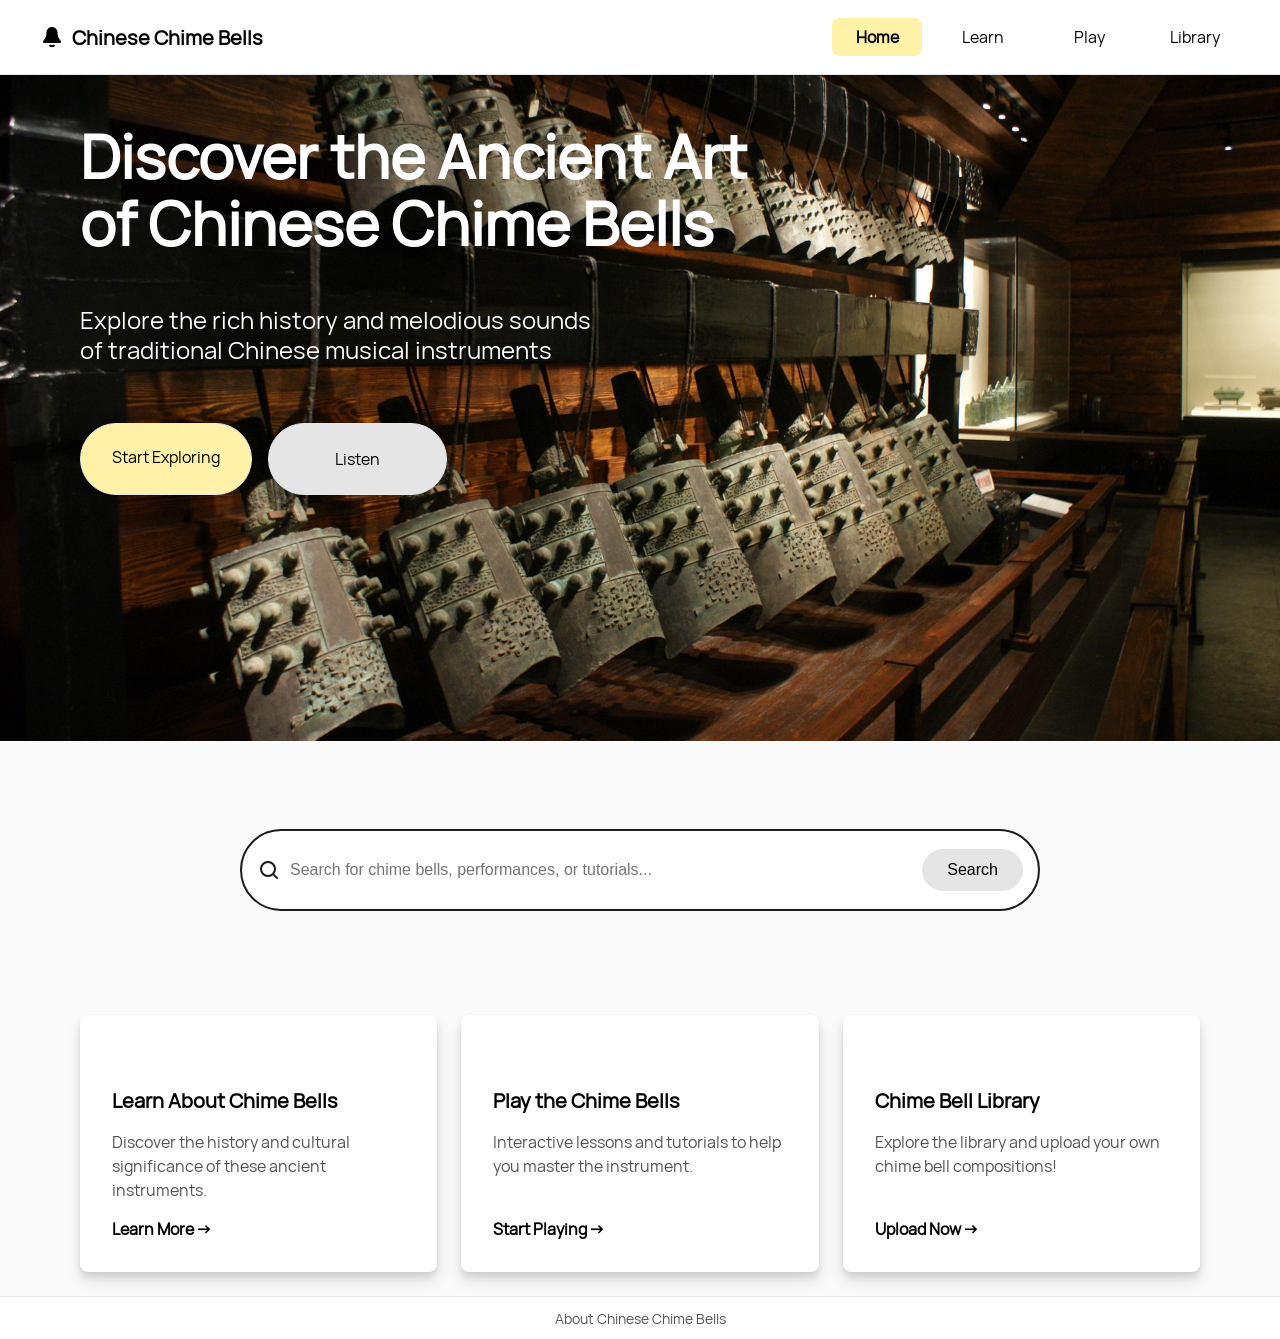
==== commit 2958595b: "Apr 5 Update 1. Improved the play page: - Added sound when clicking the bell icon - Added volume con" ====
--- a/index.html
+++ b/index.html
@@ -89,9 +89,13 @@
           <!-- Search input field -->
           <input
             type="text"
+            id="searchInput"
             placeholder="Search for chime bells, performances, or tutorials..."
           />
+          <button type="submit" class="search-button">Search</button>
         </form>
+        <!-- Search results container -->
+        <div id="searchResults" class="search-results"></div>
       </section>
 
       <!-- Main section with feature Feature Cards -->
@@ -129,7 +133,13 @@
           <a href="library.html">Upload Now →</a>
         </article>
       </main>
+      
+      <!-- Footer -->
+      <footer class="footer">
+        <a href="about.html">About Chinese Chime Bells</a>
+      </footer>
     </div>
+   
     <script src="script.js"></script>
   </body>
 </html>
--- a/style.css
+++ b/style.css
@@ -25,7 +25,6 @@
   display: flex;
   flex-direction: column;
   min-height: 100vh;
-  padding-bottom: 98px;
 }
 
 /* Header & Navigation - Applied to all pages */
@@ -109,6 +108,31 @@
   stroke-width: 2;
 }
 
+/* Footer styles */
+.footer {
+  width: 100%;
+  padding: 10px;
+  text-align: center;
+  background-color: #fff;
+  border-top: 1px solid #E5E7EB;
+  margin-top: auto;
+}
+
+.footer a {
+  color: #525252;
+  text-decoration: none;
+  font-size: 14px;
+  transition: all 0.3s ease;
+}
+
+.footer a:hover {
+  color: #000;
+  background-color: #fff1a7;
+  padding: 4px 8px;
+  border-radius: 4px;
+}
+
+
 /* ===== HOME PAGE STYLES ===== */
 /* Hero section - Home page */
 .hero {
@@ -118,7 +142,7 @@
   position: relative;
 }
 
-/*lects all <div> elements that are direct 
+/*lets all <div> elements that are direct 
 children of an element with class hero.*/
 .hero > div {
   display: flex;
@@ -174,14 +198,27 @@
 }
 
 .primary {
+  background-color: #fff1a7;
+  color: #000;
+  border: 1px solid #E5E7EB;
+}
+
+.primary:hover,
+.primary.active {
   background-color: #ffd700;
-  color: #000;
 }
 
 .secondary {
-  background-color: #fff1a7;
-  color: #000;
+  background-color: #E5E5E5;
+  color: #000;
+  border: 1px solid #E5E7EB;
   padding: 24px 66px;
+}
+
+.secondary:hover {
+  background-color: #1C1B1C;
+  color: #fff;
+  border: 2px solid #FFD700;
 }
 
 .decoration {
@@ -206,6 +243,7 @@
   font-size: 16px;
   color: #a1a0a0;
   justify-content: center;
+  position: relative;
 }
 
 .search form {
@@ -213,7 +251,7 @@
   background-color: #fff;
   border: 2px solid #1c1b1c;
   display: flex;
-  width: 609px;
+  width: 800px;
   max-width: 100%;
   padding: 18px 15px;
   align-items: center;
@@ -229,11 +267,99 @@
   outline: none;
 }
 
+.search-button {
+  padding: 11px 24px;
+  font-size: 16px;
+  border-radius: 50px;
+  cursor: pointer;
+  white-space: nowrap;
+  background-color: #E5E5E5;
+  border: 1px solid #E5E7EB;
+  color: #000;
+}
+
+.search-button:hover {
+  background-color: #1C1B1C;
+  color: #fff;
+  border: 2px solid #FFD700;
+}
+
+/* Search Results Styles */
+.search-results {
+  position: static;
+  width: 800px;
+  max-width: 100%;
+  background: white;
+  border-radius: 8px;
+  box-shadow: 0 4px 6px rgba(0, 0, 0, 0.1);
+  margin-top: 16px;
+  margin-bottom: 16px;
+}
+
+.results-header {
+  padding: 16px;
+  border-bottom: 1px solid #E5E7EB;
+}
+
+.results-header h2 {
+  margin: 0;
+  font-size: 18px;
+  color: #1F2937;
+}
+
+.results-header p {
+  margin: 4px 0 0;
+  font-size: 14px;
+  color: #6B7280;
+}
+
+.result-item {
+  padding: 16px;
+  border-bottom: 1px solid #E5E7EB;
+}
+
+.result-item:last-child {
+  border-bottom: none;
+}
+
+.result-item h3 {
+  margin: 0;
+  font-size: 16px;
+}
+
+.result-item h3 a {
+  color: #1F2937;
+  text-decoration: none;
+}
+
+.result-item h3 a:hover {
+  color: #4B5563;
+  text-decoration: underline;
+}
+
+.result-item ul {
+  margin: 8px 0 0;
+  padding-left: 20px;
+  list-style-type: disc;
+  color: #6B7280;
+}
+
+.result-item li {
+  margin: 4px 0;
+  font-size: 14px;
+}
+
+.no-results {
+  padding: 24px;
+  text-align: center;
+  color: #6B7280;
+}
+
 /* Features section - Home page */
 .features {
   display: flex;
   width: 100%;
-  padding: 48px 80px;
+  padding: 24px 80px;
   flex-direction: row;
   justify-content: center;
   flex-wrap: wrap;
@@ -384,7 +510,7 @@
 .back-to-top {
   position: fixed;
   bottom: 2rem;
-  left: calc(55% + 720px - 5rem); /* Half of learn-page max-width (1440px/2) + button offset */
+  right: calc(50% - 600px); /* Position relative to the center of page, aligned with content max-width */
   width: 3rem;
   height: 3rem;
   border-radius: 50%;
@@ -433,16 +559,27 @@
   border-radius: 50px;
   font-size: 16px;
   cursor: pointer;
-  border: none;
-  /*font-family: "Inter", sans-serif;*/
-  background-color: #fff1a7;
+  background-color: #E5E5E5;
+  border: 1px solid #E5E7EB;
   white-space: nowrap;
   overflow: hidden;
   text-overflow: ellipsis;
 }
 
+.tab-button:hover {
+  background-color: #1C1B1C;
+  color: #fff;
+  border: 2px solid #FFD700;
+}
+
 .tab-button.active {
-  background-color: #ffd700;
+  background-color: #FFF1A7;
+}
+
+.tab-button.active:hover {
+  background-color: #FFD700;
+  border: 1px solid #E5E7EB;
+  color: #000;
 }
 
 /* Player section - Play page */
@@ -514,16 +651,120 @@
 }
 
 /* Volume control */
+.volume-controls {
+  display: flex;
+  align-items: center;
+  gap: 10px;
+}
+
 .volume-button {
+  display: flex;
   width: 46px;
   height: 42px;
-  border: 1px solid #e5e7eb;
-  border-radius: 9999px;
-  display: flex;
+  padding: 13px;
   justify-content: center;
   align-items: center;
-  cursor: pointer;
+  flex-shrink: 0;
+  background: none;
+  border: none;
+  cursor: pointer;
+  border-radius: 50px;
+  transition: all 0.3s ease;
+}
+
+.volume-button:hover {
+  background-color: #FFF1A7;
+}
+
+.volume-button:active,
+.volume-button.active {
+  background-color: #FFD700;
+}
+
+.volume-button.muted {
   background-color: transparent;
+}
+
+.volume-button.muted:hover {
+  background-color: #f5f5f5;
+}
+
+.volume-button.muted path {
+  fill: #999;
+}
+
+/* Volume Slider Styles */
+.volume-slider {
+  width: 100px;
+  height: 4px;
+  background: #E5E7EB;
+  border-radius: 2px;
+  -webkit-appearance: none;
+  appearance: none;
+  margin: 0;
+  padding: 0;
+}
+
+/* Slider Track */
+.volume-slider::-webkit-slider-runnable-track {
+  width: 100%;
+  height: 4px;
+  background: #E5E7EB;
+  border-radius: 2px;
+  border: none;
+}
+
+.volume-slider::-moz-range-track {
+  width: 100%;
+  height: 4px;
+  background: #E5E7EB;
+  border-radius: 2px;
+  border: none;
+}
+
+/* Slider Thumb */
+.volume-slider::-webkit-slider-thumb {
+  -webkit-appearance: none;
+  height: 12px;
+  width: 12px;
+  border-radius: 50%;
+  background: #FFD700;
+  cursor: pointer;
+  margin-top: -4px;
+  border: none;
+  box-shadow: 0 2px 4px rgba(0, 0, 0, 0.1);
+}
+
+.volume-slider::-moz-range-thumb {
+  height: 12px;
+  width: 12px;
+  border-radius: 50%;
+  background: #FFD700;
+  cursor: pointer;
+  border: none;
+  box-shadow: 0 2px 4px rgba(0, 0, 0, 0.1);
+}
+
+/* Hover effects */
+.volume-slider:hover::-webkit-slider-thumb {
+  background: #FFC700;
+}
+
+.volume-slider:hover::-moz-range-thumb {
+  background: #FFC700;
+}
+
+/* Focus styles */
+.volume-slider:focus {
+  outline: none;
+}
+
+.volume-slider:focus::-webkit-slider-thumb {
+  box-shadow: 0 0 0 3px rgba(255, 215, 0, 0.2);
+}
+
+.volume-slider:focus::-moz-range-thumb {
+  box-shadow: 0 0 0 3px rgba(255, 215, 0, 0.2);
 }
 
 /* Action buttons container */
@@ -534,12 +775,17 @@
 
 .action-button {
   padding: 11px 24px;
-  border: 1px solid #e5e7eb;
+  border: 1px solid #E5E7EB;
   border-radius: 50px;
   font-size: 16px;
   cursor: pointer;
-  background-color: transparent;
-  /*font-family: "Inter", sans-serif;*/
+  background-color: #E5E5E5;
+}
+
+.action-button:hover {
+  background-color: #1C1B1C;
+  color: #fff;
+  border: 2px solid #FFD700;
 }
 
 /* Tutorial section - Play page */
@@ -580,7 +826,7 @@
 .search-container,
 .music-grid {
   width: 100%;
-  max-width: 1200px;
+  max-width: 1000px;
   margin: 0 auto;
   padding: 20px;
   box-sizing: border-box;
@@ -620,6 +866,7 @@
   font-size: 16px;
   color: #525252;
   background: transparent;
+  border-radius: 50px;
 }
 
 /* Search buttons styles */
@@ -629,12 +876,15 @@
   border-radius: 50px;
   cursor: pointer;
   white-space: nowrap;
-}
-
-.search-button {
-  background-color: #171717;
+  background-color: #E5E5E5;
+  border: 1px solid #E5E7EB;
+  color: #000;
+}
+
+.search-button:hover {
+  background-color: #1C1B1C;
   color: #fff;
-  border: none;
+  border: 2px solid #FFD700;
 }
 
 /* 
@@ -714,6 +964,7 @@
   height: 100%;
   opacity: 0;
   cursor: pointer;
+  border-radius: 8px;
 }
 
 .file-label {
@@ -753,23 +1004,25 @@
   flex: 1;
   padding: 12px 16px;
   border: 1px solid #E5E7EB;
-  border-radius: 8px;
+  border-radius: 50px;
   font-size: 16px;
 }
 
 .upload-button {
   padding: 12px 24px;
-  background-color: #fff1a7;
-  color: #000;
-  border: none;
-  border-radius: 8px;
+  background-color: #FFF1A7;
+  color: #000;
+  border: 1px solid #E5E7EB;
+  border-radius: 50px;
   font-size: 16px;
   cursor: pointer;
   transition: all 0.3s ease;
 }
 
 .upload-button:hover {
-  background-color: #ffd700;
+  background-color: #FFD700;
+  color: #000;
+  border: 1px solid #E5E7EB;
 }
 
 /* Music Collection styles */
@@ -878,19 +1131,33 @@
   height: 4px;
   background-color: #E5E7EB;
   border-radius: 2px;
+  margin: 0 10px;
+  cursor: pointer;
+  position: relative;
   overflow: hidden;
+}
+
+.progress-bar:hover {
+  height: 6px;
+  margin-top: -1px;
+  margin-bottom: -1px;
 }
 
 .progress-fill {
   height: 100%;
   background-color: #ffd700;
-  width: 0%;
+  width: 0;
+  border-radius: 2px;
   transition: width 0.1s linear;
+}
+
+.progress-bar:hover .progress-fill {
+  background-color: #ffd700;
 }
 
 .time-display {
   font-size: 14px;
-  color: #6B7280;
+  color: #525252;
   min-width: 100px;
   text-align: right;
 }
@@ -1069,6 +1336,11 @@
   .bell-image {
     object-position: center -38px;
   }
+
+/* Adjust button position  */
+  .back-to-top {
+    right: 1rem; 
+  }
 }
 
 @media screen and (max-width: 768px) {
@@ -1118,11 +1390,6 @@
     width: 100%;
     justify-content: center;
     gap: 12px;
-  }
-
-  /* Hide share button on mobile */
-  .action-button:last-child {
-    display: none;
   }
 }
 
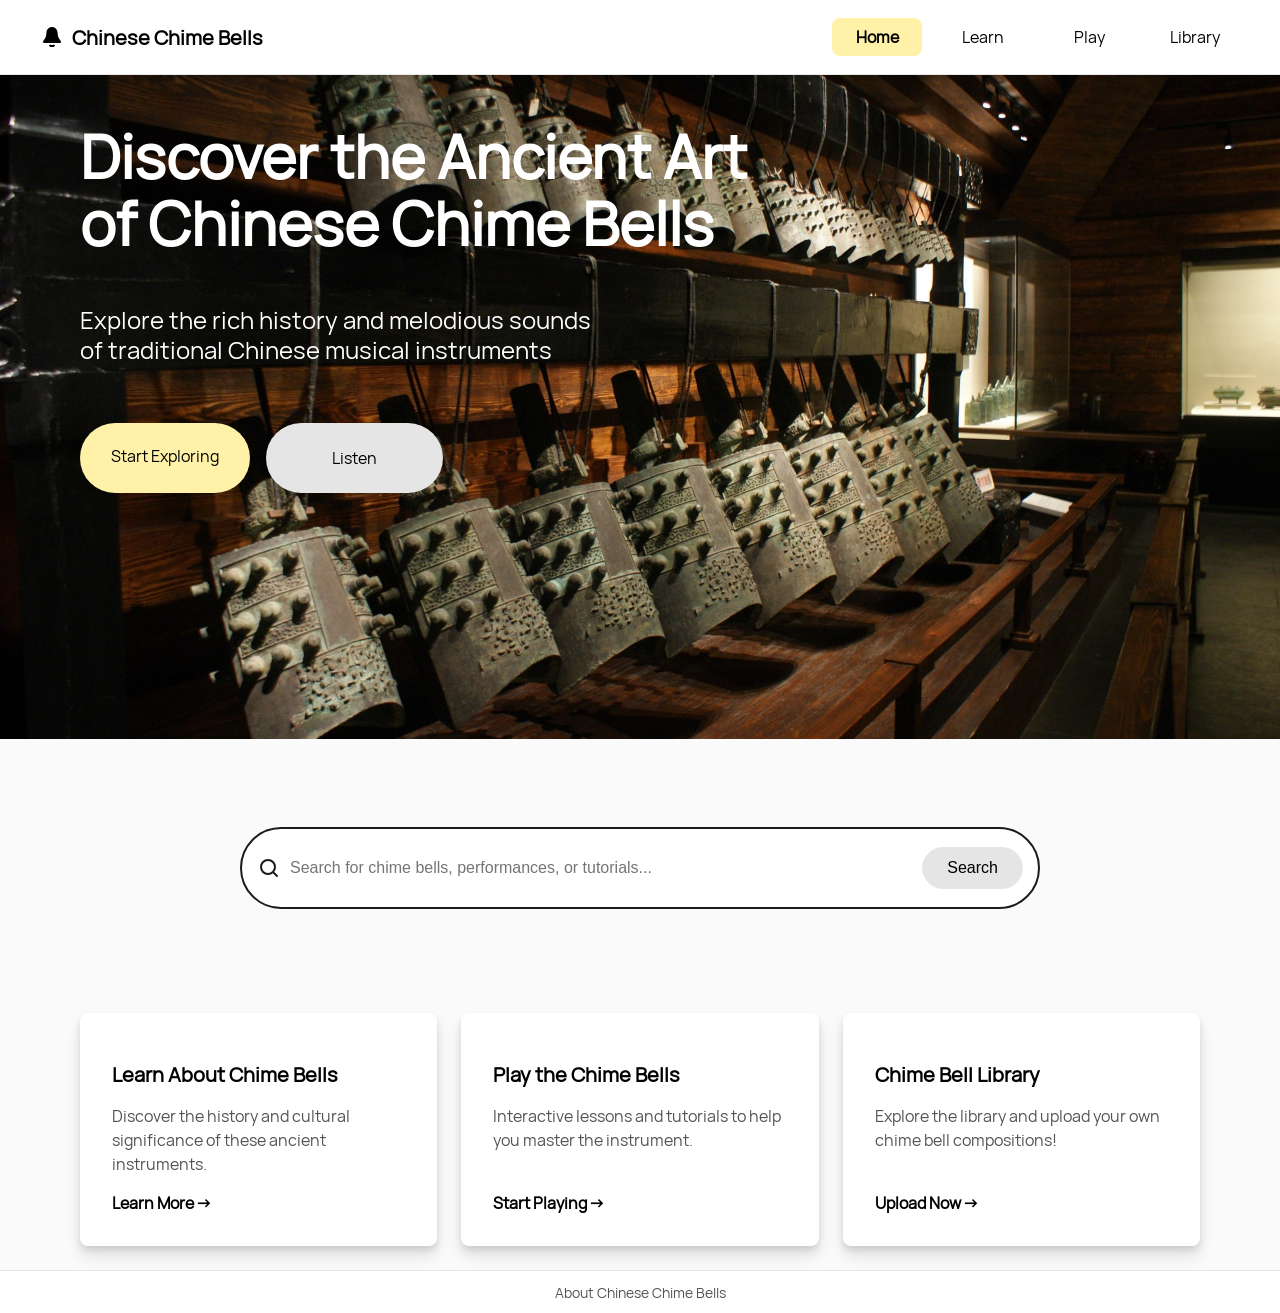
==== commit 19795646: "Apr 17 Update - Fix the WAV file download error on the play page by converting WAV to MP3 using lame" ====
--- a/index.html
+++ b/index.html
@@ -72,7 +72,7 @@
             Explore the rich history and melodious sounds<br />
             of traditional Chinese musical instruments
           </p>
-          <!--  buttons --> <!-- haven't finished -->
+          <!--  buttons --> 
           <div class="buttons">
             <a href="learn.html" class="btn primary">Start Exploring</a>
             <a href="library.html" class="btn secondary">Listen</a>
--- a/style.css
+++ b/style.css
@@ -200,18 +200,16 @@
 .primary {
   background-color: #fff1a7;
   color: #000;
-  border: 1px solid #E5E7EB;
-}
-
-.primary:hover,
-.primary.active {
+}
+
+.primary:hover {
   background-color: #ffd700;
+  border: 2px solid #E5E7EB;
 }
 
 .secondary {
   background-color: #E5E5E5;
   color: #000;
-  border: 1px solid #E5E7EB;
   padding: 24px 66px;
 }
 
@@ -379,13 +377,6 @@
   gap: 16px;
 }
 
-.icon, .learn, .play, .library {
-  width: 24px;
-  height: 24px;
-  background-position: center;
-  background-repeat: no-repeat;
-}
-
 .features h3 {
   color: #000;
   font-size: 20px;
@@ -566,20 +557,60 @@
   text-overflow: ellipsis;
 }
 
-.tab-button:hover {
+/* Record and Stop Button Styles
+ References:
+ *  Button state management: https://www.w3schools.com/howto/howto_js_active_element.asp 
+ *  # ID selector: https://www.w3schools.com/css/css_selectors.asp https://developer.mozilla.org/en-US/docs/Web/CSS/ID_selectors
+ */
+
+/*- HTML implementation:
+ *   <button id="stopButton" class="tab-button">Stop</button>
+ *   <button id="recordButton" class="tab-button">Record</button>
+
+/* Record button styles - Controlled by recordButton.addEventListener('click') in script.js */
+#recordButton {
+  background-color: #fff1a7;
+  color: #000;
+  border: 1px solid #E5E7EB;
+}
+
+#recordButton:hover {
+  background-color: #FFD700;
+  color: #000;
+  border: 1px solid #E5E7EB;
+}
+
+/* Active class added/removed via JavaScript when recording starts/stops */
+#recordButton.active {
+  background-color: #FFD700;
+  color: #000;
+  border: 2px solid #E5E5E5;
+  transform: translateY(-2px);
+  box-shadow: 0 4px 8px rgba(0, 0, 0, 0.1);
+  font-weight: bold;
+}
+
+/* Stop button styles - Controlled by stopButton.addEventListener('click') in script.js */
+#stopButton {
+  background-color: #E5E5E5;
+  color: #000;
+  border: 1px solid #E5E7EB;
+}
+
+#stopButton:hover {
+  background-color: #1C1B1C;
+  color: #fff;
+  border: none;
+}
+
+/* Active class added/removed via JavaScript when recording is stopped */
+#stopButton.active {
   background-color: #1C1B1C;
   color: #fff;
   border: 2px solid #FFD700;
-}
-
-.tab-button.active {
-  background-color: #FFF1A7;
-}
-
-.tab-button.active:hover {
-  background-color: #FFD700;
-  border: 1px solid #E5E7EB;
-  color: #000;
+  transform: translateY(-2px);
+  box-shadow: 0 4px 8px rgba(0, 0, 0, 0.1);
+  font-weight: bold;
 }
 
 /* Player section - Play page */
@@ -775,11 +806,12 @@
 
 .action-button {
   padding: 11px 24px;
-  border: 1px solid #E5E7EB;
   border-radius: 50px;
   font-size: 16px;
   cursor: pointer;
   background-color: #E5E5E5;
+  border: 1px solid #E5E7EB;
+  color: #000;
 }
 
 .action-button:hover {
@@ -1190,22 +1222,86 @@
   opacity: 1;
 }
 
+
+
+/* ===== About Page Styles ===== */
+/* Content container for about page */
+.about-content {
+  max-width: 800px;
+  margin: 0 auto;
+  padding: 2rem;
+}
+
+/* Section styling for about page content */
+.about-section {
+  margin-bottom: 4rem;
+}
+
+/* Heading styles for about page sections */
+.about-section h2 {
+  color: #333;
+  font-size: 1.8rem;
+  margin-bottom: 2.5rem;
+  border-bottom: 2px solid #eee;
+  padding-bottom: 0.5rem;
+}
+
+.about-section h3 {
+  color: #444;
+  font-size: 1.4rem;
+  margin: 2.5rem 0 1.5rem;
+}
+
+.about-section ul {
+  list-style: none;
+  padding: 0;
+}
+
+.about-section li {
+  margin: 1.2rem 0;
+}
+
+.about-section a {
+  color: #0066cc;
+  text-decoration: none;
+}
+
+.about-section a:hover {
+  text-decoration: underline;
+}
+
+.acknowledgment-note {
+  margin-top: 3rem;
+  color: #666;
+  font-style: italic;
+}
+
+
+
+
 /* =================================
-   RESPONSIVE STYLES 
+   RESPONSIVE STYLES BY PAGE
+   - Global responsive styles
+   - Home page responsive styles
+   - Learn page responsive styles
+   - Play page responsive styles
+   - Library page responsive styles
+   - About page responsive styles
 ================================= */
 
 /* =================================
    1. GLOBAL RESPONSIVE STYLES
-   - Applies to all pages
-   - Basic layout and navigation adjustments
+   - Header and navigation
+   - Footer adjustments
+   - Common elements
 ================================= */
 @media screen and (max-width: 768px) {
-  /* Header adjustments for mobile */
+  /* Header */
   header {
     padding: 0 20px;
   }
 
-  /* Mobile menu toggle button */
+  /* Mobile menu toggle */
   .menu-toggle {
     display: block;
     margin-left: auto;
@@ -1226,7 +1322,7 @@
     z-index: 100;
   }
 
-  /* Responsive navigation styles when menu is open */
+  /* Navigation styles when menu is open */
   nav.topnav.responsive ul {
     display: flex;
     flex-direction: column;
@@ -1240,7 +1336,130 @@
 }
 
 /* =================================
-   2. LEARN PAGE RESPONSIVE STYLES
+   2. HOME PAGE RESPONSIVE STYLES
+   - Hero section
+   - Buttons
+   - Search section
+   - Features section
+================================= */
+
+/* Medium screens (Tablet) */
+@media screen and (max-width: 768px) {
+  /* Hero section */
+  .hero > div {
+    padding: 40px 20px;
+  }
+
+  .hero h2 {
+    margin-top: 80px;
+    font-size: 40px;
+    line-height: 1.2;
+  }
+
+  .hero p {
+    font-size: 18px;
+    margin-top: 24px;
+  }
+
+  /* Button adjustments */
+  .btn, .primary, .secondary {
+    padding: 18px 25px;
+    font-size: 15px;
+  }
+
+  /* Search section */
+  .search {
+    padding: 24px 20px;
+  }
+
+  .search form {
+    width: 100%;
+    max-width: 600px;
+  }
+
+  /* Features section */
+  .features {
+    padding: 24px 20px;
+  }
+
+  .features article {
+    min-width: 100%;
+  }
+}
+
+/* Small screens (Mobile) */
+@media screen and (max-width: 360px) {
+  /* Hero section */
+  .hero > div {
+    padding: 32px 15px;
+  }
+
+  .hero h2 {
+    font-size: 32px;
+    line-height: 1.2;
+  }
+
+  .hero p {
+    font-size: 16px;
+    margin-top: 16px;
+  }
+
+  /* Buttons */
+  .buttons {
+    flex-direction: column;
+    gap: 12px;
+    width: 100%;
+  }
+
+  .btn, .primary, .secondary {
+    width: 100%;
+    padding: 12px 20px;
+    font-size: 14px;
+  }
+
+  /* Search section */
+  .search {
+    padding: 20px 15px;
+  }
+
+  .search form {
+    padding: 12px;
+    flex-direction: column;
+    gap: 10px;
+  }
+
+  .search input {
+    font-size: 14px;
+    width: 100%;
+    text-align: center;
+  }
+
+  .search-button {
+    width: 100%;
+    padding: 8px 16px;
+    font-size: 14px;
+  }
+
+  /* Features section */
+  .features {
+    padding: 20px 15px;
+  }
+
+  .features article {
+    padding: 20px;
+  }
+
+  .features h3 {
+    font-size: 16px;
+  }
+
+  .features p {
+    font-size: 14px;
+  }
+}
+
+/* =================================
+   3. LEARN PAGE RESPONSIVE STYLES
    - Chapter cards layout
    - Content readability
    - Navigation elements
@@ -1251,7 +1470,7 @@
     margin: 2rem 100px 2rem 150px;
   }
   
-  /* Ensure content fits within viewport */
+  /* Content width adjustments */
   .chapter-content, 
   .chapter-card .sticky h2,
   .chapter-card img,
@@ -1261,7 +1480,7 @@
 }
 
 @media screen and (max-width: 992px) {
-  /* Medium screen margin adjustments */
+  /* Medium screen chapter card adjustments */
   .chapter-card {
     margin: 2rem 50px;
   }
@@ -1274,7 +1493,7 @@
     padding: 1.5rem;
   }
 
-  /* Typography adjustments for readability */
+  /* Typography adjustments */
   .chapter-content h3 {
     font-size: 1.3rem;
   }
@@ -1289,13 +1508,13 @@
     padding: 1rem 0;
   }
 
-  /* Navigation elements positioning */
+  /* Navigation elements */
   .figcaption {
     margin-left: 20px;
     margin-right: 20px;
   }
 
-  /* Back to top button mobile styling */
+  /* Back to top button */
   .back-to-top {
     bottom: 20px;
     right: 20px;
@@ -1306,17 +1525,16 @@
 }
 
 @media screen and (max-width: 480px) {
-  /* Small mobile device adjustments */
+  /* Small mobile adjustments */
   .chapter-card {
     margin: 1rem 15px;
     padding: 1rem;
   }
 }
 
-
 /* =================================
-   3. PLAY PAGE RESPONSIVE STYLES
-   - Bell layout adjustments
+   4. PLAY PAGE RESPONSIVE STYLES
+   - Bell layout
    - Player controls
    - Interactive elements
 ================================= */
@@ -1337,28 +1555,27 @@
     object-position: center -38px;
   }
 
-/* Adjust button position  */
+  /* Back to top button position */
   .back-to-top {
-    right: 1rem; 
+    right: 1rem;
   }
 }
 
 @media screen and (max-width: 768px) {
-  /* Mobile player section layout */
+  /* Mobile player section */
   .player-section {
     padding: 40px 20px;
   }
 
-  /* Mobile bells grid layout */
+  /* Mobile bells grid */
   .bells-container {
-    display: grid;
     grid-template-columns: repeat(3, minmax(80px, 1fr));
     column-gap: 8px;
     row-gap: 16px;
     max-width: 300px;
   }
 
-  /* Mobile bell size and positioning */
+  /* Mobile bell adjustments */
   .bell-wrapper {
     width: 80px;
     height: 80px;
@@ -1373,12 +1590,12 @@
     display: none;
   }
 
-  /* Mobile note text size */
+  /* Mobile note text */
   .bell-note {
     font-size: 16px;
   }
 
-  /* Mobile player controls layout */
+  /* Mobile player controls */
   .player-controls {
     flex-direction: column;
     gap: 20px;
@@ -1416,10 +1633,10 @@
 }
 
 /* =================================
-   4. LIBRARY PAGE RESPONSIVE STYLES
-   - Music grid layout
+   5. LIBRARY PAGE RESPONSIVE STYLES
+   - Search container
    - Upload section
-   - Collection display
+   - Music grid
 ================================= */
 @media screen and (max-width: 768px) {
   /* Section padding adjustments */
@@ -1437,6 +1654,37 @@
   .music-grid {
     grid-template-columns: 1fr;
   }
-}
-
-
+
+  /* Search container adjustments */
+  .search-container {
+    max-width: calc(100% - 40px);
+    margin: 20px;
+    padding: 8px 16px;
+  }
+}
+
+/* =================================
+   6. ABOUT PAGE RESPONSIVE STYLES
+   - Content layout
+   - Typography
+================================= */
+@media screen and (max-width: 768px) {
+  /* Content container adjustments */
+  .about-content {
+    padding: 1rem;
+  }
+    
+  /* Section adjustments */
+  .about-section {
+    padding: 1rem;
+  }
+    
+  /* Typography adjustments */
+  .about-section h2 {
+    font-size: 1.3rem;
+  }
+}
+
+
+
+
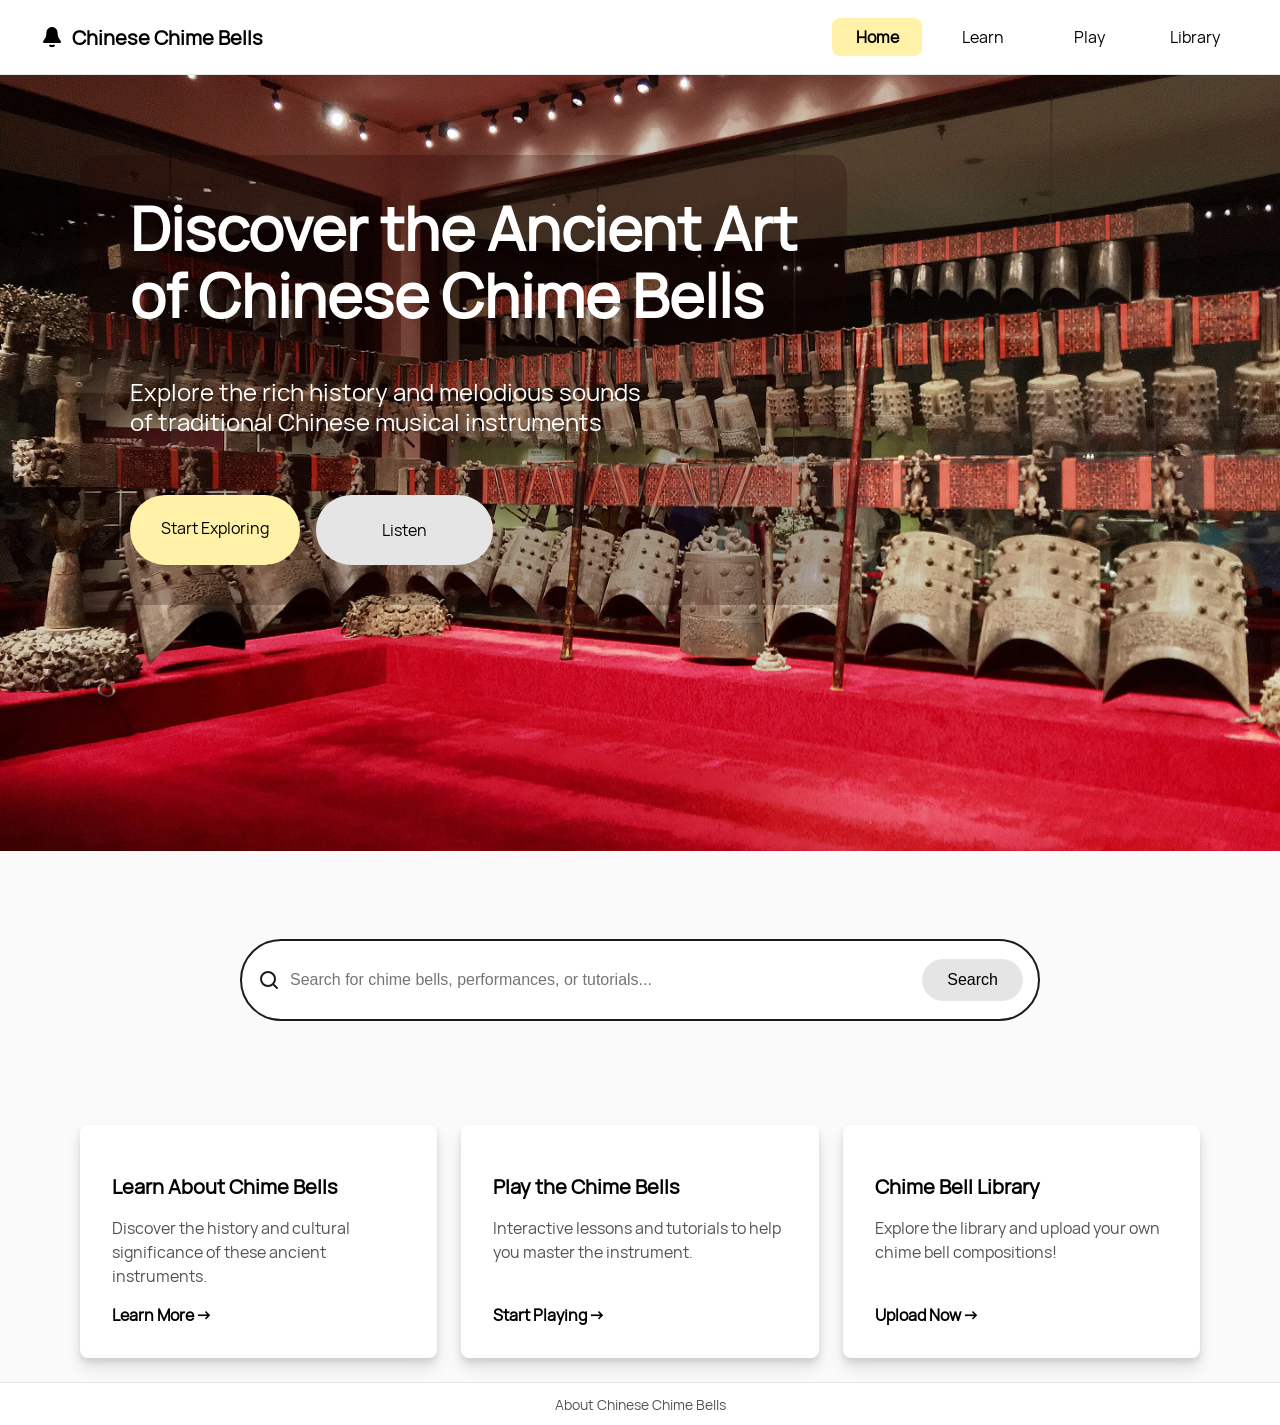
==== commit c1acd86c: "July 18 change button style change" ====
--- a/index.html
+++ b/index.html
@@ -57,25 +57,30 @@
         <div>
           <!-- Background image -->
           <img
-            src="images/henan-provincial-museum-934004_1920.jpg"
+            src="images/homepage1.jpg"
             alt="Chinese Chime Bells Background"
             class="hero-bg"
           />
-          <!-- Hero title --> 
-          <h2>
-            Discover the Ancient Art </br>
-            of Chinese Chime Bells 
-          </h2> 
+          <!-- Hero content card -->
+          <div class="hero-card">
+            <!-- Hero title --> 
+            <h2>
+              Discover the Ancient Art </br>
+              of Chinese Chime Bells 
+            </h2> 
 
-          <!-- Hero description -->
-          <p>
-            Explore the rich history and melodious sounds<br />
-            of traditional Chinese musical instruments
-          </p>
-          <!--  buttons --> 
-          <div class="buttons">
-            <a href="learn.html" class="btn primary">Start Exploring</a>
-            <a href="library.html" class="btn secondary">Listen</a>
+            <!-- Hero description -->
+            <p>
+              Explore the rich history and melodious sounds<br />
+              of traditional Chinese musical instruments
+            </p>
+            
+            <!--  buttons --> 
+            <div class="buttons">
+              <a href="learn.html" class="btn primary">Start Exploring</a>
+              <a href="library.html" class="btn secondary">Listen</a>
+            </div>
+          </div>
       </section>
 
       <!-- Search section & input field -->
--- a/style.css
+++ b/style.css
@@ -28,6 +28,9 @@
 }
 
 /* Header & Navigation - Applied to all pages */
+/* - Site header styling
+   - Navigation menu components
+   - Responsive menu toggle */
 header {
   height: 75px;
   display: flex;
@@ -38,6 +41,7 @@
   background: #FFF;
 }
 
+/* Logo style */
 .logo {
   display: flex;
   align-items: center;
@@ -71,6 +75,7 @@
   width: 90px;
 }
 
+/* Navigation links styling */
 nav.topnav a {
   display: block;
   width: 100%;
@@ -152,6 +157,7 @@
   width: 100%;
   padding: 48px 80px 246px;
   align-items: flex-start;
+  padding-top: 80px;
 }
 
 .hero-bg {
@@ -160,7 +166,16 @@
   height: 100%;
   width: 100%;
   object-fit: cover;
-  object-position: center;
+  object-position: center 45%;
+}
+
+.hero-card {
+  background: rgba(32, 0, 0, 0.25);
+  padding: 40px 50px;
+  border-radius: 20px;
+  display: inline-block;
+  position: relative;
+  z-index: 10;
 }
 
 .hero h2 {
@@ -198,13 +213,13 @@
 }
 
 .primary {
-  background-color: #fff1a7;
+  background-color: #FFF1A7;
   color: #000;
 }
 
 .primary:hover {
-  background-color: #ffd700;
-  border: 2px solid #E5E7EB;
+  background-color: #FFD700;
+  box-shadow: 0px 2px 4px 0px rgba(0, 0, 0, 0.25);
 }
 
 .secondary {
@@ -216,18 +231,7 @@
 .secondary:hover {
   background-color: #1C1B1C;
   color: #fff;
-  border: 2px solid #FFD700;
-}
-
-.decoration {
-  position: relative;
-  align-self: center;
-  display: flex;
-  margin-top: 4px;
-  margin-bottom: -49px;
-  width: 175px;
-  flex-shrink: 0;
-  height: 28px;
+  box-shadow: 0px 3px 4px 0px rgba(0, 0, 0, 0.25);
 }
 
 /* Search section - Home page */
@@ -279,7 +283,7 @@
 .search-button:hover {
   background-color: #1C1B1C;
   color: #fff;
-  border: 2px solid #FFD700;
+  box-shadow: 0px 3px 4px 0px rgba(0, 0, 0, 0.25);
 }
 
 /* Search Results Styles */
@@ -569,7 +573,7 @@
 
 /* Record button styles - Controlled by recordButton.addEventListener('click') in script.js */
 #recordButton {
-  background-color: #fff1a7;
+  background-color: #FFF1A7;
   color: #000;
   border: 1px solid #E5E7EB;
 }
@@ -578,13 +582,15 @@
   background-color: #FFD700;
   color: #000;
   border: 1px solid #E5E7EB;
-}
+  box-shadow: 0 4px 8px rgba(0, 0, 0, 0.1);
+}
+
 
 /* Active class added/removed via JavaScript when recording starts/stops */
 #recordButton.active {
   background-color: #FFD700;
   color: #000;
-  border: 2px solid #E5E5E5;
+  border: 2px solid #000000;
   transform: translateY(-2px);
   box-shadow: 0 4px 8px rgba(0, 0, 0, 0.1);
   font-weight: bold;
@@ -601,7 +607,9 @@
   background-color: #1C1B1C;
   color: #fff;
   border: none;
-}
+  box-shadow: 0 4px 8px rgba(0, 0, 0, 0.1);
+}
+
 
 /* Active class added/removed via JavaScript when recording is stopped */
 #stopButton.active {
@@ -817,8 +825,9 @@
 .action-button:hover {
   background-color: #1C1B1C;
   color: #fff;
-  border: 2px solid #FFD700;
-}
+  box-shadow: 0px 3px 4px 0px rgba(0, 0, 0, 0.25);
+}
+
 
 /* Tutorial section - Play page */
 .tutorial-section {
@@ -916,7 +925,7 @@
 .search-button:hover {
   background-color: #1C1B1C;
   color: #fff;
-  border: 2px solid #FFD700;
+  box-shadow: 0px 3px 4px 0px rgba(0, 0, 0, 0.25);
 }
 
 /* 
@@ -984,7 +993,6 @@
 
 /* 
  * File upload components
- * Reference: Dropzone.js: https://www.dropzone.dev/
  */
 .file-input-container {
   position: relative;
@@ -1055,6 +1063,7 @@
   background-color: #FFD700;
   color: #000;
   border: 1px solid #E5E7EB;
+  box-shadow: 0px 3px 4px 0px rgba(0, 0, 0, 0.25);
 }
 
 /* Music Collection styles */
@@ -1131,7 +1140,6 @@
  * Audio Player Controls
  * Inspired by:
  * - HTML5 Audio Player: https://developer.mozilla.org/en-US/docs/Web/HTML/Element/audio
- * - Howler.js player styling: https://howlerjs.com/
  */
 .player-controls {
   display: flex;
@@ -1275,8 +1283,6 @@
   color: #666;
   font-style: italic;
 }
-
-
 
 
 /* =================================
